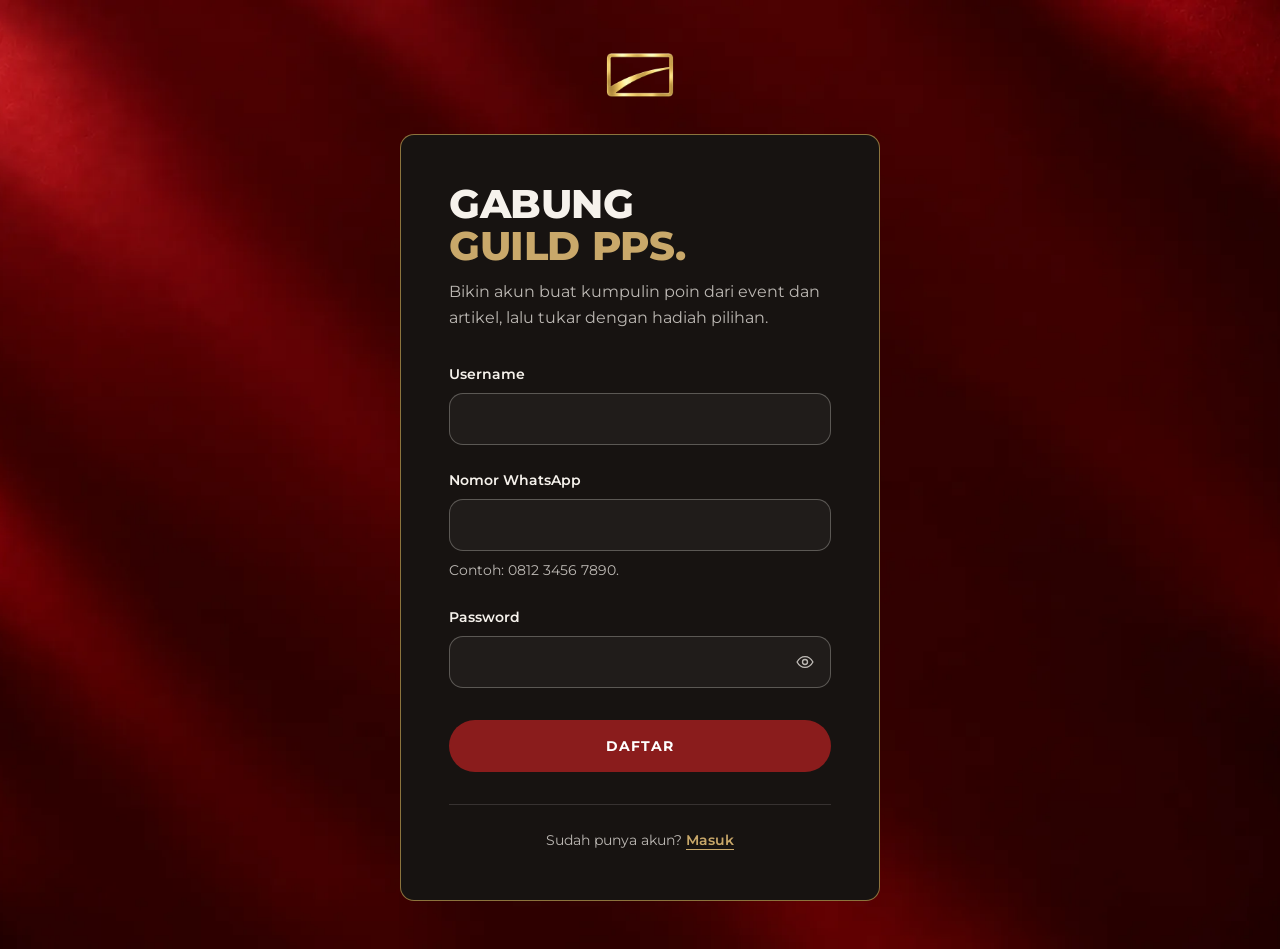
==== daftar/index.html @ b07f78b5 "Pria Punya Selera website: homepage and member pages Static HTML/CSS/JS site (no build step): - Home" ====
<!doctype html>
<html lang="id">
<head>
  <meta charset="utf-8">
  <meta name="viewport" content="width=device-width, initial-scale=1">
  <title>Daftar — Pria Punya Selera</title>
  <meta name="description" content="Gabung jadi member Pria Punya Selera dan mulai kumpulin poin.">
  <meta name="theme-color" content="#0b0a09">
  <link rel="icon" href="/assets/home/favicon/favicon-32.png" type="image/png" sizes="32x32">
  <link rel="icon" href="/assets/home/favicon/favicon-192.png" type="image/png" sizes="192x192">
  <link rel="apple-touch-icon" href="/assets/home/favicon/apple-touch-icon.png">

  <link rel="preconnect" href="https://fonts.googleapis.com">
  <link rel="preconnect" href="https://fonts.gstatic.com" crossorigin>
  <link rel="stylesheet" href="https://fonts.googleapis.com/css2?family=Montserrat:wght@400..800&display=swap">

  <link rel="stylesheet" href="/css/tokens.css">
  <link rel="stylesheet" href="/css/main.css">
  <link rel="stylesheet" href="/css/pages.css">
  <script>document.documentElement.classList.add("js");</script>
  <meta name="pps-auth" content="guest">
  <script src="/js/auth-boot.js"></script>
  <script src="/js/app.js" type="module"></script>
</head>
<body>
  <main id="main" data-auth-page>
    <!-- Register. Prototype: any input signs in (js/auth.js); there is no account service yet. -->
    <section class="auth section--satin theme-dark" aria-labelledby="auth-title">
      <div class="container">
        <a class="auth__logo" href="/">
          <img src="/assets/home/logo.png" alt="Pria Punya Selera — Beranda" width="404" height="304">
        </a>
        <div class="auth__card surface panel">
          <h1 class="auth__title" id="auth-title">
            <span class="line">Gabung</span>
            <span class="line text-accent">Guild PPS.</span>
          </h1>
          <p class="auth__lead">Bikin akun buat kumpulin poin dari event dan artikel, lalu tukar dengan hadiah pilihan.</p>
          <p class="auth__notice" role="status" data-auth-reason hidden></p>

          <form class="form" data-auth-form="register" novalidate>
              <div class="field">
                <label class="field__label" for="username">Username</label>
                <input class="field__input" id="username" name="username" type="text" autocomplete="username" autocapitalize="none" spellcheck="false" maxlength="20" required aria-describedby="username-error">
                <p class="field__error" id="username-error" data-error-for="username"></p>
              </div>
              <div class="field">
                <label class="field__label" for="phone">Nomor WhatsApp</label>
                <input class="field__input" id="phone" name="phone" type="tel" autocomplete="tel" inputmode="tel" required aria-describedby="phone-hint phone-error">
                <p class="field__hint" id="phone-hint">Contoh: 0812 3456 7890.</p>
                <p class="field__error" id="phone-error" data-error-for="phone"></p>
              </div>
              <div class="field">
                <label class="field__label" for="password">Password</label>
                <div class="field__control">
                  <input class="field__input" id="password" name="password" type="password" autocomplete="new-password" required aria-describedby="password-error">
                  <button class="field__toggle" type="button" aria-controls="password" aria-pressed="false" aria-label="Tampilkan password" data-password-toggle><svg class="field__toggle-show" viewBox="0 0 24 24" aria-hidden="true"><path d="M2.5 12S6 5.5 12 5.5 21.5 12 21.5 12 18 18.5 12 18.5 2.5 12 2.5 12Z"/><circle cx="12" cy="12" r="3"/></svg><svg class="field__toggle-hide" viewBox="0 0 24 24" aria-hidden="true"><path d="M3 3l18 18M10.6 5.6A10 10 0 0 1 12 5.5c6 0 9.5 6.5 9.5 6.5a17 17 0 0 1-3 3.8M6.4 6.9A17 17 0 0 0 2.5 12S6 18.5 12 18.5a9.6 9.6 0 0 0 4.4-1.1M9.9 9.9a3 3 0 0 0 4.2 4.2"/></svg></button>
                </div>
                <p class="field__error" id="password-error" data-error-for="password"></p>
              </div>
            <div class="auth__actions">
              <button class="btn btn--primary" type="submit">Daftar</button>
            </div>
          </form>

          <p class="auth__switch">Sudah punya akun? <a class="text-link" href="/masuk/" data-auth-switch>Masuk</a></p>
        </div>
      </div>
    </section>
  </main>

</body>
</html>
---- css/tokens.css ----
/* ==========================================================================
   PPS design tokens
   Single source of truth for colour, type, spacing, layout and shape.
   ========================================================================== */

:root {
  /* ---- Colour: brand palette (derived from the section assets) ---- */
  --color-burgundy: #8a1c1c;
  --color-burgundy-hover: #a12424;
  --color-burgundy-active: #721616;
  --color-gold: #c9a86a;
  --color-logo-gold: #dab55b;        /* flat mean of the logo's gold */
  --color-logo-gold-hover: #e6c36b;
  --color-logo-gold-active: #c8a14a;
  --color-gold-stroke: rgb(218 181 91 / 0.6);  /* thin gold outlines */
  --color-cream: #f4eee7;
  --color-stone: #e5dacd;
  --color-charcoal: #171311;
  --color-ink: #0b0a09;
  --color-white: #ffffff;

  /* ---- Colour: text ---- */
  --color-text-on-dark: #f6f2ec;
  --color-text-on-dark-muted: rgb(246 242 236 / 0.74);
  --color-text-on-light: #161311;
  --color-text-on-light-muted: #4b423b;

  /* ---- Colour: lines ---- */
  --color-line-on-dark: rgb(246 242 236 / 0.14);
  --color-line-on-dark-strong: rgb(246 242 236 / 0.28);

  /* ---- Typography ---- */
  --font-sans: "Montserrat", system-ui, -apple-system, "Segoe UI", Roboto, sans-serif;

  --fw-regular: 400;
  --fw-medium: 500;
  --fw-semibold: 600;
  --fw-bold: 700;
  --fw-extrabold: 800;

  /* Type roles: size / line-height / tracking */
  --fs-display: clamp(2.25rem, 1.15rem + 4.4vw, 3.875rem);    /* hero headline, max 62px */
  --lh-display: 1;
  --ls-display: -0.015em;

  --fs-heading: clamp(2rem, 1.2rem + 2.8vw, 3.125rem);        /* section headings, max 50px */
  --lh-heading: 1.05;
  --ls-heading: -0.01em;

  --fs-lead: clamp(1.0625rem, 0.98rem + 0.4vw, 1.25rem);      /* hero supporting copy */
  --lh-lead: 1.55;

  --fs-description: clamp(1rem, 0.95rem + 0.25vw, 1.125rem);  /* section supporting copy */
  --lh-description: 1.6;

  --fs-card-title: clamp(1.125rem, 1.06rem + 0.25vw, 1.25rem);
  --lh-card-title: 1.3;

  --fs-meta: 0.8125rem;                                        /* card metadata (points) */
  --ls-meta: 0.14em;

  --fs-faq-question: clamp(1.0625rem, 1rem + 0.3vw, 1.25rem);
  --lh-faq-question: 1.4;
  --fs-faq-answer: 1rem;
  --lh-faq-answer: 1.7;

  --fs-nav: 0.875rem;
  --ls-nav: 0;

  --fs-button: 0.875rem;
  --ls-button: 0.08em;

  --fs-footer-link: 1rem;
  --fs-small: 0.875rem;
  --lh-body: 1.6;

  /* ---- Spacing scale (4px base) ---- */
  --space-1: 0.25rem;   /*   4 */
  --space-2: 0.5rem;    /*   8 */
  --space-3: 0.75rem;   /*  12 */
  --space-4: 1rem;      /*  16 */
  --space-5: 1.5rem;    /*  24 */
  --space-6: 2rem;      /*  32 */
  --space-7: 2.5rem;    /*  40 */
  --space-8: 3rem;      /*  48 */
  --space-9: 4rem;      /*  64 */
  --space-10: 5rem;     /*  80 */
  --space-11: 6rem;     /*  96 */
  --space-12: 8rem;     /* 128 */

  /* Semantic rhythm, reused by every section */
  --section-pad-y: clamp(var(--space-10), 3rem + 6vw, var(--space-12));
  --gap-heading-description: var(--space-5);
  --gap-description-actions: var(--space-6);
  --gap-header-content: clamp(var(--space-8), 2rem + 3vw, var(--space-9));
  --gap-grid: var(--space-5);

  /* ---- Layout ---- */
  --container-max: 80rem; /* 1280 */
  --page-gutter: clamp(1.25rem, 5vw, 4rem);
  --header-height: 5rem;

  /* ---- Shape ---- */
  --radius-card: 0.875rem;
  --radius-pill: 999px;

  /* ---- Controls ---- */
  --btn-height: 3.25rem;
  --btn-height-sm: 2.75rem;
  --btn-pad-x: var(--space-7);
  --btn-pad-x-sm: var(--space-5);
  --btn-min-width: 13.5rem;

  /* ---- Motion ---- */
  --ease-out: cubic-bezier(0.22, 1, 0.36, 1);
  --duration-fast: 180ms;
  --duration-base: 320ms;
}

@media (min-width: 64em) {
  :root {
    --header-height: 6rem;
  }
}

/* Section themes: each section opts in, components read these variables. */
.theme-dark {
  --text: var(--color-text-on-dark);
  --text-muted: var(--color-text-on-dark-muted);
  --accent: var(--color-gold);
  --line: var(--color-line-on-dark);
  --focus-ring: var(--color-gold);
  color: var(--text);
}

.theme-light {
  --text: var(--color-text-on-light);
  --text-muted: var(--color-text-on-light-muted);
  --accent: var(--color-burgundy);
  --line: rgb(22 19 17 / 0.12);
  --focus-ring: var(--color-burgundy);
  color: var(--text);
}
---- css/main.css ----
/* ==========================================================================
   PPS homepage styles. All values come from tokens.css.
   1. Base   2. Layout   3. Type   4. Buttons   5. Header   6. Hero
   7. Showcase   8. FAQ   9. CTA   10. Footer   11. Motion preferences
   ========================================================================== */

/* 1. Base ------------------------------------------------------------------ */

*,
*::before,
*::after {
  box-sizing: border-box;
}

html {
  -webkit-text-size-adjust: 100%;
  text-size-adjust: 100%;
  scroll-padding-top: var(--header-height); /* anchors clear the fixed header */
}

@media (prefers-reduced-motion: no-preference) {
  html {
    scroll-behavior: smooth;
    interpolate-size: allow-keywords;
  }
}

body {
  margin: 0;
  font-family: var(--font-sans);
  font-size: 1rem;
  line-height: var(--lh-body);
  color: var(--color-text-on-dark);
  background-color: var(--color-ink);
  -webkit-font-smoothing: antialiased;
  -moz-osx-font-smoothing: grayscale;
}

img {
  display: block;
  max-width: 100%;
}

a {
  color: inherit;
}

button {
  font: inherit;
}

:focus-visible {
  outline: 2px solid var(--focus-ring, var(--color-gold));
  outline-offset: 3px;
}

/* 2. Layout ---------------------------------------------------------------- */

.container {
  width: min(100% - 2 * var(--page-gutter), var(--container-max));
  margin-inline: auto;
}

.section {
  padding-block: var(--section-pad-y);
}

.section-header {
  margin-bottom: var(--gap-header-content);
}

.section-header--center {
  max-width: 52rem;
  margin-inline: auto;
  text-align: center;
}

.section-header--center .description {
  margin-inline: auto;
}

/* Heading on the left, supporting copy + action on the right content edge. */
.split {
  display: grid;
  gap: var(--space-6);
}

@media (min-width: 80em) {
  .split {
    grid-template-columns: minmax(0, 1fr) minmax(0, 20rem);
    column-gap: var(--space-8);
    align-items: end;
  }
}

.skip-link {
  position: absolute;
  top: var(--space-4);
  left: var(--space-4);
  z-index: 100;
  padding: var(--space-3) var(--space-5);
  border-radius: var(--radius-pill);
  background-color: var(--color-white);
  color: var(--color-ink);
  font-size: var(--fs-small);
  font-weight: var(--fw-bold);
  text-decoration: none;
  transform: translateY(-200%);
}

.skip-link:focus {
  transform: none;
}

.visually-hidden {
  position: absolute;
  width: 1px;
  height: 1px;
  overflow: hidden;
  clip: rect(0 0 0 0);
  white-space: nowrap;
}

/* 3. Type ------------------------------------------------------------------ */

.display,
.heading {
  margin: 0;
  font-weight: var(--fw-extrabold);
  text-transform: uppercase;
  text-wrap: balance;
}

.display {
  font-size: var(--fs-display);
  line-height: var(--lh-display);
  letter-spacing: var(--ls-display);
}

.heading {
  font-size: var(--fs-heading);
  line-height: var(--lh-heading);
  letter-spacing: var(--ls-heading);
}

.line {
  display: block;
}

.text-accent {
  color: var(--accent);
}

.lead,
.description {
  margin: 0;
  text-wrap: pretty;
}

.lead {
  max-width: 30em;
  font-size: var(--fs-lead);
  line-height: var(--lh-lead);
  color: var(--text);
}

.description {
  max-width: 34em;
  font-size: var(--fs-description);
  line-height: var(--lh-description);
  color: var(--text-muted);
}

.display + .lead,
.heading + .description {
  margin-top: var(--gap-heading-description);
}

/* 4. Buttons --------------------------------------------------------------- */

.btn {
  display: inline-flex;
  align-items: center;
  justify-content: center;
  min-width: var(--btn-min-width);
  min-height: var(--btn-height);
  padding: 0 var(--btn-pad-x);
  border: 1px solid transparent;
  border-radius: var(--radius-pill);
  font-family: inherit;
  font-size: var(--fs-button);
  font-weight: var(--fw-bold);
  line-height: 1;
  letter-spacing: var(--ls-button);
  text-transform: uppercase;
  text-decoration: none;
  white-space: nowrap;
  cursor: pointer;
  transition:
    background-color var(--duration-fast) ease,
    border-color var(--duration-fast) ease,
    color var(--duration-fast) ease,
    transform var(--duration-fast) ease;
}

.btn:active {
  transform: translateY(1px);
}

.btn:disabled,
.btn[aria-disabled="true"] {
  opacity: 0.45;
  pointer-events: none;
}

.btn--primary {
  background-color: var(--color-burgundy);
  color: var(--color-white);
}

.btn--primary:hover {
  background-color: var(--color-burgundy-hover);
}

.btn--primary:active {
  background-color: var(--color-burgundy-active);
}

/* Secondary: logo-gold outline with white text; fills flat gold on hover. */
.btn--secondary {
  border-color: var(--color-logo-gold);
  background-color: transparent;
  color: var(--color-white);
}

.btn--secondary:hover {
  border-color: var(--color-logo-gold);
  background-color: var(--color-logo-gold);
  color: var(--color-ink);
}

.btn--secondary:active {
  border-color: var(--color-logo-gold-active);
  background-color: var(--color-logo-gold-active);
  color: var(--color-ink);
}

.btn--sm {
  min-width: 0;
  min-height: var(--btn-height-sm);
  padding-inline: var(--btn-pad-x-sm);
}

.actions {
  display: flex;
  flex-wrap: wrap;
  gap: var(--space-4);
  margin-top: var(--gap-description-actions);
}

/* Side-by-side buttons share one width: equal columns sized to the widest. */
@media (min-width: 40em) {
  .actions {
    display: grid;
    grid-auto-columns: 1fr;
    grid-auto-flow: column;
    width: max-content;
  }
}

@media (max-width: 39.99em) {
  .actions {
    flex-direction: column;
    align-items: stretch;
  }

  .actions .btn {
    width: 100%;
    min-width: 0;
  }
}

/* 5. Header ---------------------------------------------------------------- */

/* Fixed header with a glass bar behind its content. At the top of the page
   there is no bar: the nav floats over the hero. As the page scrolls the bar
   fades in (fully visible by a quarter of the way) and, on desktop, widens
   from the nav to the page edges: js/main.js sets --p (0 → 1) and --nav-w
   (nav list width; first set by the inline script after the header, before
   first paint). */
.site-header {
  --p: 0;
  --nav-w: 0px;
  --bar-h: 3.5rem;
  --bar-pad: clamp(0.75rem, 2vw, 1.75rem);   /* bar edge → logo / Masuk */
  /* Pill edge → first / last link pill: matches the vertical inset,
     (3.75rem bar − 2.75rem link) / 2. */
  --bar-pad-nav: var(--space-2);
  /* Inset of the expanded bar: the page container edge minus --bar-pad. */
  --bar-end: calc((100% - min(100% - 2 * var(--page-gutter), var(--container-max))) / 2 - var(--bar-pad));
  position: fixed;
  inset: 0 0 auto;
  z-index: 10;
}

/* Without JS the nav can't be measured, so show the expanded bar. Pages that
   start on a light section (no dark hero) always show it (js/main.js too). */
html:not(.js) .site-header,
.site-header[data-header-solid] {
  --p: 1;
}

/* z-index -1 keeps the bar behind the content inside the header's own stacking
   context (the fixed header with z-index creates one). */
.site-header__bar {
  position: absolute;
  z-index: -1;
  top: calc((var(--header-height) - var(--bar-h)) / 2);
  left: var(--bar-end);
  right: var(--bar-end);
  height: var(--bar-h);
  border: 1px solid var(--color-gold-stroke);
  border-radius: var(--radius-pill);
  background-color: rgb(11 10 9 / 0.72);
  -webkit-backdrop-filter: blur(18px) saturate(140%);
  backdrop-filter: blur(18px) saturate(140%);
  box-shadow: 0 10px 30px -12px rgb(0 0 0 / 0.45);
  opacity: min(1, var(--p) * 4);
}

/* The open mobile menu always sits on the bar. */
.site-header.is-open .site-header__bar {
  opacity: 1;
}

@media (min-width: 64em) {
  .site-header {
    --bar-h: 3.75rem;
    --bar-start: calc((100% - var(--nav-w)) / 2 - var(--bar-pad-nav));
  }

  .site-header__bar {
    left: calc(var(--bar-start) + (var(--bar-end) - var(--bar-start)) * var(--p));
    right: calc(var(--bar-start) + (var(--bar-end) - var(--bar-start)) * var(--p));
  }
}

.site-header__inner {
  display: flex;
  align-items: center;
  gap: var(--space-3);
  height: var(--header-height);
}

.site-header__brand {
  flex: none;
  margin-right: auto;
}

/* Bar order on small screens: logo … Masuk, menu toggle. */
.site-header__login {
  order: 1;
}

/* Expanded bar: MASUK becomes a flat logo-gold button with black text. */
.site-header.is-expanded .site-header__login {
  border-color: var(--color-logo-gold);
  background-color: var(--color-logo-gold);
  color: var(--color-ink);
}

.site-header.is-expanded .site-header__login:hover {
  border-color: var(--color-logo-gold-hover);
  background-color: var(--color-logo-gold-hover);
}

/* Signed-in account area, in place of MASUK (html[data-auth="in"] is set
   before first paint by js/auth-boot.js). The points link is always an
   outline; the profile button fills gold once the bar has expanded, like
   MASUK. */
.site-header__account {
  display: none;
  align-items: center;
  gap: var(--space-3);
  order: 1;
}

:root[data-auth="in"] .site-header__login {
  display: none;
}

:root[data-auth="in"] .site-header__account,
.site-header__account--static {
  display: flex;
}

/* Guest-only content (homepage "Gabung Sekarang" + CTA section). */
:root[data-auth="in"] .guest-only {
  display: none;
}

/* Signed in, "Lihat Hadiah" is the hero's only action, so it takes the
   primary style (same values as .btn--primary). */
:root[data-auth="in"] .hero__rewards {
  border-color: transparent;
  background-color: var(--color-burgundy);
  color: var(--color-white);
}

:root[data-auth="in"] .hero__rewards:hover {
  background-color: var(--color-burgundy-hover);
}

:root[data-auth="in"] .hero__rewards:active {
  background-color: var(--color-burgundy-active);
}

.header-points {
  display: inline-flex;
  align-items: center;
  gap: var(--space-2);
  min-height: var(--btn-height-sm);
  padding-inline: var(--space-4) var(--space-5);
  border: 1px solid var(--color-logo-gold);
  border-radius: var(--radius-pill);
  background-color: transparent;
  color: var(--color-white);
  font-size: var(--fs-button);
  font-weight: var(--fw-bold);
  letter-spacing: var(--ls-button);
  line-height: 1;
  text-decoration: none;
  white-space: nowrap;
  transition: border-color var(--duration-fast) ease, color var(--duration-fast) ease;
}

.header-points:hover {
  border-color: var(--color-logo-gold-hover);
  color: var(--color-logo-gold);
}

.header-points img {
  width: 1.5rem;
  height: 1.5rem;
}

.header-profile {
  display: inline-grid;
  flex: none;
  place-items: center;
  width: var(--btn-height-sm);
  height: var(--btn-height-sm);
  border: 1px solid var(--color-logo-gold);
  border-radius: 50%;
  background-color: transparent;
  color: var(--color-white);
  transition: background-color var(--duration-fast) ease, border-color var(--duration-fast) ease, color var(--duration-fast) ease;
}

.header-profile svg {
  width: 1.25rem;
  height: 1.25rem;
  fill: none;
  stroke: currentColor;
  stroke-width: 1.6;
  stroke-linecap: round;
}

.header-profile:hover,
.site-header.is-expanded .header-profile {
  border-color: var(--color-logo-gold);
  background-color: var(--color-logo-gold);
  color: var(--color-ink);
}

.site-header.is-expanded .header-profile:hover {
  border-color: var(--color-logo-gold-hover);
  background-color: var(--color-logo-gold-hover);
}

.nav-toggle {
  order: 2;
}

/* Logo is sized by height only so the horizontal lockup keeps its aspect ratio. */
.site-header__brand img,
.site-footer__logo img {
  width: auto;
  max-width: none;
}

.site-header__brand img {
  height: 2.55rem;
}

.site-nav__list {
  display: flex;
  margin: 0;
  padding: 0;
  list-style: none;
}

.site-nav__link {
  position: relative;
  display: block;
  font-size: var(--fs-nav);
  font-weight: var(--fw-medium);
  letter-spacing: var(--ls-nav);
  text-transform: uppercase;
  text-decoration: none;
}

.nav-toggle {
  display: inline-grid;
  place-items: center;
  width: var(--btn-height-sm);
  height: var(--btn-height-sm);
  padding: 0;
  border: 1px solid color-mix(in srgb, currentColor 55%, transparent);
  border-radius: 50%;
  background: transparent;
  color: var(--text);
  cursor: pointer;
  transition: background-color var(--duration-fast) ease, border-color var(--duration-fast) ease;
}

.nav-toggle:hover {
  border-color: currentColor;
  background-color: color-mix(in srgb, currentColor 10%, transparent);
}

.nav-toggle__icon,
.nav-toggle__icon::before,
.nav-toggle__icon::after {
  display: block;
  width: 1.125rem;
  height: 2px;
  border-radius: 1px;
  background-color: currentColor;
  transition: transform var(--duration-fast) ease, background-color var(--duration-fast) ease;
}

.nav-toggle__icon {
  position: relative;
}

.nav-toggle__icon::before,
.nav-toggle__icon::after {
  content: "";
  position: absolute;
  top: 0;
  left: 0;
}

/* Matching transform lists so the burger → close morph interpolates cleanly. */
.nav-toggle__icon::before {
  transform: translateY(-6px) rotate(0deg);
}

.nav-toggle__icon::after {
  transform: translateY(6px) rotate(0deg);
}

.nav-toggle[aria-expanded="true"] .nav-toggle__icon {
  background-color: transparent;
}

.nav-toggle[aria-expanded="true"] .nav-toggle__icon::before {
  transform: translateY(0) rotate(45deg);
}

.nav-toggle[aria-expanded="true"] .nav-toggle__icon::after {
  transform: translateY(0) rotate(-45deg);
}

/* Profile lives in the mobile menu (below); desktop keeps the round button. */
.site-nav__profile {
  display: none;
}

/* Mobile + tablet: collapsible panel under the header bar. */
@media (max-width: 63.99em) {
  /* Roomier scrolled bar: 12px above and below the 44px controls. */
  .site-header {
    --bar-h: 4.25rem;
  }

  .nav-toggle {
    border-color: var(--color-logo-gold);
  }

  .nav-toggle:hover {
    border-color: var(--color-logo-gold-hover);
  }

  /* No profile button here: Profile is a menu item instead, shown whenever the
     account area is (signed in, or the dummy Profile page). */
  .header-profile {
    display: none;
  }

  :root[data-auth="in"] .site-nav__profile,
  .site-header:has(.site-header__account--static) .site-nav__profile {
    display: list-item;
  }

  /* The panel uses the same glass + gold treatment and edges as the bar. */
  .js .site-nav {
    position: absolute;
    top: 100%;
    left: var(--bar-end);
    right: var(--bar-end);
    display: none;
    padding: var(--space-2) var(--space-5);
    border: 1px solid var(--color-gold-stroke);
    border-radius: 1.5rem;
    background-color: rgb(11 10 9 / 0.9);
    -webkit-backdrop-filter: blur(18px) saturate(140%);
    backdrop-filter: blur(18px) saturate(140%);
  }

  .js .site-nav__list li + li .site-nav__link {
    border-top: 1px solid var(--line);
  }

  .js .site-header.is-open .site-nav {
    display: block;
  }

  .js .site-nav__list {
    flex-direction: column;
  }

  .js .site-nav__link {
    padding-block: var(--space-4);
    font-size: 1rem;
  }

  /* Without JS the links stay visible as a wrapped row. */
  html:not(.js) .site-header__inner {
    flex-wrap: wrap;
    height: auto;
    padding-block: var(--space-4);
  }

  html:not(.js) .site-nav {
    order: 3;
    width: 100%;
  }

  html:not(.js) .site-nav__list {
    flex-wrap: wrap;
    gap: var(--space-2) var(--space-5);
  }

  html:not(.js) .nav-toggle {
    display: none;
  }
}

@media (min-width: 64em) {
  .site-header__inner {
    display: grid;
    grid-template-columns: 1fr auto 1fr;
  }

  .site-header__brand {
    justify-self: start;
  }

  .site-header__brand img {
    height: 3.4rem;
  }

  .site-header__login {
    justify-self: end;
  }

  .site-header__account {
    justify-self: end;
  }

  /* Each link is a pill that fills on hover; see --bar-pad-nav for the inset. */
  .site-nav__list {
    gap: var(--space-1);
  }

  .site-nav__link {
    display: flex;
    align-items: center;
    height: 2.75rem;
    padding-inline: var(--space-5);
    border-radius: var(--radius-pill);
    transition: background-color var(--duration-fast) ease;
  }

  .site-nav__link:hover,
  .site-nav__link:focus-visible {
    background-color: rgb(246 242 236 / 0.12);
  }

  .nav-toggle {
    display: none;
  }
}

/* 6. Hero ------------------------------------------------------------------ */

.hero {
  position: relative;
  isolation: isolate;
  display: flex;
  align-items: flex-end;
  min-height: clamp(40rem, 100vh, 67.5rem);
  min-height: clamp(40rem, 100svh, 67.5rem);
  padding-block: calc(var(--header-height) + var(--space-9)) clamp(var(--space-8), 1rem + 4vw, var(--space-10));
  overflow: hidden;
  background-color: var(--color-ink);
}

.hero__media {
  position: absolute;
  inset: 0;
  z-index: -1;
}

.hero__media img {
  width: 100%;
  height: 100%;
  object-fit: cover;
  object-position: 76% 40%;
}

/* Legibility scrims: header at the top, copy at the bottom-left. */
.hero__media::after {
  content: "";
  position: absolute;
  inset: 0;
  background:
    linear-gradient(180deg, rgb(11 10 9 / 0.6) 0%, rgb(11 10 9 / 0) 24%),
    linear-gradient(0deg, rgb(11 10 9 / 0.88) 0%, rgb(11 10 9 / 0.4) 38%, rgb(11 10 9 / 0) 62%),
    linear-gradient(90deg, rgb(11 10 9 / 0.5) 0%, rgb(11 10 9 / 0) 55%);
}

.hero__content {
  max-width: 46rem;
}

@media (min-width: 48em) {
  .hero__media img {
    object-position: 70% 50%;
  }
}

/* 7. Showcase -------------------------------------------------------------- */

.showcase {
  background-color: var(--color-cream);
  background-image: url("../assets/home/optimized/showcase-1920.webp");
  background-position: center;
  background-size: cover;
}

@media (min-width: 64em) {
  .showcase {
    background-image: url("../assets/home/optimized/showcase-2560.webp");
  }
}

.merch-grid {
  display: grid;
  grid-template-columns: repeat(2, minmax(0, 1fr));
  gap: var(--gap-grid);
  margin: 0;
  padding: 0;
  list-style: none;
}

@media (min-width: 64em) {
  .merch-grid {
    grid-template-columns: repeat(4, minmax(0, 1fr));
  }
}

/* Phones: a swipeable row that bleeds to the screen edges. */
@media (max-width: 39.99em) {
  .merch-grid {
    grid-template-columns: none;
    grid-auto-flow: column;
    grid-auto-columns: 74%;
    margin-inline: calc(-1 * var(--page-gutter));
    padding: 0 var(--page-gutter) var(--space-4);
    overflow-x: auto;
    overscroll-behavior-x: contain;
    scroll-snap-type: x mandatory;
    scroll-padding-inline: var(--page-gutter);
    scrollbar-width: none;
  }

  .merch-grid::-webkit-scrollbar {
    display: none;
  }

  .merch-card {
    scroll-snap-align: start;
  }
}

/* The square media box and the body still set the card's size; the photo is
   lifted out of the box to fill the whole card, with the text over its fade. */
.merch-card {
  position: relative;
  isolation: isolate;
  display: flex;
  flex-direction: column;
  overflow: hidden;
  border: 1px solid var(--color-gold-stroke);
  border-radius: var(--radius-card);
  background-color: var(--color-charcoal);
  box-shadow:
    0 1px 2px rgb(22 19 17 / 0.06),
    0 18px 40px -24px rgb(22 19 17 / 0.4);
}

.merch-card__media {
  aspect-ratio: 1;
}

.merch-card__media img {
  position: absolute;
  inset: 0;
  z-index: -2;
  width: 100%;
  height: 100%;
  object-fit: cover;
}

/* Readability fade, bottom of the image only. */
.merch-card::after {
  content: "";
  position: absolute;
  inset: 45% 0 0;
  z-index: -1;
  background: linear-gradient(180deg, rgb(11 10 9 / 0) 0%, rgb(11 10 9 / 0.55) 55%, rgb(11 10 9 / 0.82) 100%);
}

.merch-card__body {
  display: flex;
  flex-direction: column;
  gap: var(--space-2);
  padding: var(--space-5);
}

.merch-card__title {
  margin: 0;
  font-size: var(--fs-card-title);
  font-weight: var(--fw-bold);
  line-height: var(--lh-card-title);
  color: var(--color-white);
}

.merch-card__points {
  margin: 0;
  font-size: var(--fs-meta);
  font-weight: var(--fw-semibold);
  letter-spacing: var(--ls-meta);
  text-transform: uppercase;
  color: var(--color-logo-gold);
}

/* Clickable merch cards (homepage, Loyalty): the title link covers the card. */
.merch-card__link {
  color: inherit;
  text-decoration: none;
}

.merch-card__link::before {
  content: "";
  position: absolute;
  inset: 0;
}

.merch-card:has(.merch-card__link:focus-visible) {
  outline: 2px solid var(--focus-ring);
  outline-offset: 4px;
}

.merch-card__link:focus-visible {
  outline: none;
}

/* 8. FAQ ------------------------------------------------------------------- */

.faq {
  --faq-pad-x: clamp(var(--space-5), 3vw, var(--space-6));
  background-color: #2a0505;
  background-image: url("../assets/home/optimized/faq-1280.webp");
  background-position: center;
  background-size: cover;
}

@media (min-width: 40em) {
  .faq {
    background-image: url("../assets/home/optimized/faq-1920.webp");
  }
}

@media (min-width: 90em) {
  .faq {
    background-image: url("../assets/home/optimized/faq-2560.webp");
  }
}

.faq__list {
  display: grid;
  gap: var(--space-4);
  max-width: 55rem;
  margin-inline: auto;
}

.faq-item {
  border: 1px solid var(--color-line-on-dark-strong);
  border-radius: var(--radius-card);
  background-color: rgb(11 10 9 / 0.22);
  transition: border-color var(--duration-fast) ease, background-color var(--duration-fast) ease;
}

.faq-item:hover,
.faq-item[open] {
  border-color: color-mix(in srgb, var(--accent) 60%, transparent);
}

.faq-item[open] {
  background-color: rgb(11 10 9 / 0.32);
}

.faq-item__summary {
  display: flex;
  align-items: center;
  justify-content: space-between;
  gap: var(--space-5);
  padding: var(--space-5) var(--faq-pad-x);
  border-radius: var(--radius-card);
  list-style: none;
  cursor: pointer;
}

.faq-item__summary::-webkit-details-marker {
  display: none;
}

.faq-item__question {
  font-size: var(--fs-faq-question);
  font-weight: var(--fw-bold);
  line-height: var(--lh-faq-question);
}

.faq-item__icon {
  position: relative;
  flex: none;
  width: 2rem;
  height: 2rem;
  border: 1.5px solid currentColor;
  border-radius: 50%;
  color: var(--accent);
}

.faq-item__icon::before,
.faq-item__icon::after {
  content: "";
  position: absolute;
  top: 50%;
  left: 50%;
  width: 0.75rem;
  height: 1.5px;
  background-color: currentColor;
  transform: translate(-50%, -50%);
  transition: transform var(--duration-base) var(--ease-out);
}

.faq-item__icon::after {
  transform: translate(-50%, -50%) rotate(90deg);
}

.faq-item[open] .faq-item__icon::after {
  transform: translate(-50%, -50%) rotate(0deg);
}

.faq-item__answer {
  padding: 0 var(--faq-pad-x) var(--space-6);
}

.faq-item__answer p {
  max-width: 62ch;
  margin: 0;
  font-size: var(--fs-faq-answer);
  line-height: var(--lh-faq-answer);
  color: var(--text-muted);
}

/* Smooth open/close where ::details-content is supported; instant elsewhere. */
@supports selector(::details-content) {
  .faq-item::details-content {
    block-size: 0;
    overflow: clip;
    transition:
      block-size var(--duration-base) var(--ease-out),
      content-visibility var(--duration-base) allow-discrete;
  }

  .faq-item[open]::details-content {
    block-size: auto;
  }
}

/* 9. CTA ------------------------------------------------------------------- */

/* Set --cta-image to url("../assets/home/optimized/cta-2560.webp") once the
   CTA background is supplied; the top layer fades it into the footer. */
.cta {
  --cta-image: none;
  padding-bottom: clamp(var(--space-9), 5vw, var(--space-10));
  background-color: var(--color-ink);
  background-image:
    linear-gradient(180deg, rgb(11 10 9 / 0) 45%, var(--color-ink) 100%),
    var(--cta-image),
    linear-gradient(180deg, var(--color-charcoal) 0%, var(--color-ink) 100%);
  background-position: center;
  background-size: cover;
}

/* Two-column CTA: copy column sizes to its two designed lines, right-aligned,
   with the button on the same right edge as the footer below. */
@media (min-width: 80em) {
  /* The designed lines need ~737px at 50px; a 40px gap keeps them whole at 1280. */
  .cta .split {
    grid-template-columns: minmax(0, 1fr) auto;
    column-gap: var(--space-7);
    align-items: center;
  }

  .cta .heading .line {
    white-space: nowrap;
  }

  .cta__aside {
    text-align: right;
  }

  .cta__aside .description {
    max-width: none;
  }

  .cta__aside .actions {
    margin-left: auto;
  }
}

@media (max-width: 39.99em) {
  .cta__aside .description br {
    display: none;
  }
}

/* 10. Footer --------------------------------------------------------------- */

/* Full-bleed top stroke, so it meets the section above edge to edge. */
.site-footer {
  border-top: 1px solid var(--line);
  background-color: var(--color-ink);
}

.site-footer__main {
  display: grid;
  gap: var(--space-8);
  padding-block: clamp(var(--space-9), 6vw, var(--space-11)) var(--space-9);
}

@media (min-width: 64em) {
  /* Brand left; link grid sized to its content on the right edge, centred
     against the brand block. */
  .site-footer__main {
    grid-template-columns: minmax(0, 1fr) auto;
    column-gap: var(--space-9);
    align-items: center;
  }
}

.site-footer__logo {
  display: inline-block;
}

.site-footer__logo img {
  height: 4rem;
}

.site-footer__name {
  margin: var(--space-4) 0 0;
  font-size: 1.125rem;
  font-weight: var(--fw-bold);
  line-height: 1.4;
}

.site-footer__desc {
  max-width: 30rem;
  margin: var(--space-2) 0 0;
  color: var(--text-muted);
}

/* Two-line break on wider screens; text flows freely on phones. */
@media (max-width: 39.99em) {
  .site-footer__desc br {
    display: none;
  }
}

.site-footer__links {
  display: grid;
  grid-template-columns: repeat(3, max-content);
  gap: var(--space-5) var(--space-6);
  margin: 0;
  padding: 0;
  list-style: none;
}

/* Three equal columns from tablet up: a compact block when stacked; on desktop
   fixed 8rem columns on an even pitch (214px at 1440), the last ending on the
   container edge. */
@media (min-width: 40em) {
  .site-footer__links {
    grid-template-columns: repeat(3, minmax(0, 1fr));
    max-width: 34rem;
  }
}

@media (min-width: 64em) {
  .site-footer__links {
    grid-template-columns: repeat(3, 8rem);
    column-gap: clamp(var(--space-8), 6vw, 5.375rem);
    max-width: none;
  }

  /* Optical centring: the logo PNG carries transparent padding at the top, so
     centre the links on the visible brand block rather than its box. */
  .site-footer__main nav {
    margin-top: var(--space-3);
  }
}

.site-footer__links a,
.site-footer__legal a {
  text-decoration: none;
  transition: color var(--duration-fast) ease;
}

.site-footer__links a {
  font-size: var(--fs-footer-link);
  font-weight: var(--fw-medium);
}

.site-footer__links a:hover,
.site-footer__legal a:hover {
  color: var(--accent);
}

.site-footer__bottom {
  display: flex;
  flex-wrap: wrap;
  align-items: center;
  justify-content: space-between;
  gap: var(--space-3) var(--space-6);
  padding-block: var(--space-6) var(--space-8);
  border-top: 1px solid var(--line);
  font-size: var(--fs-small);
  color: var(--text-muted);
}

.site-footer__copyright {
  margin: 0;
}

.site-footer__legal {
  display: flex;
  align-items: center;
  margin: 0;
  padding: 0;
  list-style: none;
}

.site-footer__legal li + li::before {
  content: "";
  display: inline-block;
  width: 1px;
  height: 1em;
  margin-inline: var(--space-4);
  vertical-align: -0.125em;
  background-color: var(--color-line-on-dark-strong);
}

/* 11. Motion preferences --------------------------------------------------- */

@media (prefers-reduced-motion: reduce) {
  *,
  *::before,
  *::after {
    transition-duration: 0.01ms !important;
  }
}
---- css/pages.css ----
/* ==========================================================================
   PPS inner pages. Loaded after tokens.css + main.css on every page except
   the homepage; adds components only and never restyles main.css classes.
   1. Shared   2. Page hero   3. Controls   4. Event   5. Article
   6. Loyalty   7. Pass ticket   8. Shop   9. Profile
   ========================================================================== */

:root {
  --color-error: #f19c9c;            /* form errors on dark surfaces */
  --fs-title-sm: clamp(1.5rem, 1.15rem + 1.2vw, 2.25rem);   /* panel / article titles */
}

/* 1. Shared ---------------------------------------------------------------- */

/* Components below set display; keep the hidden attribute authoritative. */
[hidden] {
  display: none !important;
}

.section--cream {
  background-color: var(--color-cream);
}

/* Back-to-back cream sections share one gap instead of doubling it. The 1px
   overlap stops a sub-pixel seam (the ink body showing through) at the join. */
.section--cream + .section--cream {
  margin-top: -1px;
  padding-top: 1px;
}

/* Red satin texture from the homepage FAQ. */
.section--satin {
  background: #2a0505 url("/assets/home/optimized/faq-1920.webp") center / cover no-repeat;
}

.breadcrumb {
  display: flex;
  flex-wrap: wrap;
  gap: var(--space-2);
  margin: 0 0 var(--space-5);
  padding: 0;
  list-style: none;
  font-size: var(--fs-small);
  color: var(--text-muted);
}

.breadcrumb li + li::before {
  content: "/";
  margin-right: var(--space-2);
  color: var(--color-gold-stroke);
}

.breadcrumb a {
  color: var(--text);
  text-decoration: none;
  transition: color var(--duration-fast) ease;
}

.breadcrumb a:hover {
  color: var(--color-logo-gold);
}

/* Current page in the header nav: gold text only, no hover pill. */
.site-nav__link[aria-current="page"],
.site-nav__link[aria-current="page"]:hover {
  color: var(--color-logo-gold);
  background-color: transparent;
}

/* Dark card with the site's thin gold stroke. Always dark-themed, so it can
   sit on cream sections too. */
.surface {
  --text: var(--color-text-on-dark);
  --text-muted: var(--color-text-on-dark-muted);
  --accent: var(--color-gold);
  --line: var(--color-line-on-dark);
  --focus-ring: var(--color-gold);
  border: 1px solid var(--color-gold-stroke);
  border-radius: var(--radius-card);
  background-color: var(--color-charcoal);
  color: var(--text);
}

.panel {
  padding: clamp(var(--space-5), 3vw, var(--space-6));
}

.panel__title {
  margin: 0 0 var(--space-5);
  font-size: var(--fs-card-title);
  font-weight: var(--fw-extrabold);
  line-height: var(--lh-card-title);
  text-transform: uppercase;
}

.panel__empty {
  margin: 0;
  padding-block: var(--space-4);
  font-size: var(--fs-small);
  color: var(--text-muted);
  list-style: none;
}

.meta {
  margin: 0;
  font-size: var(--fs-meta);
  font-weight: var(--fw-semibold);
  letter-spacing: var(--ls-meta);
  text-transform: uppercase;
  color: var(--accent);
}

.status {
  min-height: 1.6em;
  margin: var(--space-3) 0 0;
  font-size: var(--fs-small);
  color: var(--color-logo-gold);
}

.link-button {
  padding: 0;
  border: 0;
  background: none;
  font-size: var(--fs-small);
  color: var(--text-muted);
  text-decoration: underline;
  text-underline-offset: 3px;
  cursor: pointer;
  transition: color var(--duration-fast) ease;
}

.link-button:hover {
  color: var(--accent);
}

.text-link {
  font-weight: var(--fw-semibold);
  color: var(--accent);
  text-underline-offset: 4px;
}

/* 2. Page hero ------------------------------------------------------------- */

.page-hero {
  position: relative;
  isolation: isolate;
  display: flex;
  align-items: flex-end;
  min-height: clamp(32rem, 72vh, 42rem);
  min-height: clamp(32rem, 72svh, 42rem);
  padding-block: calc(var(--header-height) + var(--space-9)) clamp(var(--space-8), 1rem + 4vw, var(--space-10));
  overflow: hidden;
  background: linear-gradient(180deg, var(--color-charcoal) 0%, var(--color-ink) 100%);
}

.page-hero > .container {
  position: relative;
}

.page-hero__content {
  max-width: 46rem;
}

/* Shorter hero for app-like pages (shops, profile). */
.page-hero--compact {
  min-height: 0;
  padding-top: calc(var(--header-height) + var(--space-10));
}

/* Event hero: wide motion-blur photo (reuses .hero__media) with the copy in
   the bottom-left corner, over the blur. Scrims are weighted to where the copy
   sits; the image keeps the laughing guest in frame on narrow screens. */
.page-hero--event .hero__media img {
  object-position: 62% 50%;
}

.page-hero--event .hero__media::after {
  background:
    linear-gradient(180deg, rgb(11 10 9 / 0.55) 0%, rgb(11 10 9 / 0) 22%),
    linear-gradient(0deg, rgb(11 10 9 / 0.85) 0%, rgb(11 10 9 / 0.35) 40%, rgb(11 10 9 / 0) 65%);
}

@media (min-width: 64em) {
  .page-hero--event .hero__media::after {
    background:
      linear-gradient(180deg, rgb(11 10 9 / 0.55) 0%, rgb(11 10 9 / 0) 22%),
      linear-gradient(0deg, rgb(11 10 9 / 0.8) 0%, rgb(11 10 9 / 0.25) 45%, rgb(11 10 9 / 0) 70%),
      linear-gradient(90deg, rgb(11 10 9 / 0.6) 0%, rgb(11 10 9 / 0) 55%);
  }

  .page-hero--event .page-hero__content {
    max-width: 44rem;
  }

  /* Two lines at this width. */
  .page-hero--event .lead {
    max-width: none;
  }
}

/* Artikel hero: same height as the Event hero, photo behind (reuses
   .hero__media), copy in the bottom-left over the dark motion blur. The focal
   point keeps the open magazine in frame; scrims weight to the bottom-left. */
.page-hero--artikel .hero__media img {
  object-position: 68% 62%;
}

.page-hero--artikel .hero__media::after {
  background:
    linear-gradient(180deg, rgb(11 10 9 / 0.55) 0%, rgb(11 10 9 / 0) 24%),
    linear-gradient(0deg, rgb(11 10 9 / 0.85) 0%, rgb(11 10 9 / 0.35) 45%, rgb(11 10 9 / 0) 70%);
}

@media (min-width: 64em) {
  .page-hero--artikel .hero__media::after {
    background:
      linear-gradient(180deg, rgb(11 10 9 / 0.55) 0%, rgb(11 10 9 / 0) 24%),
      linear-gradient(0deg, rgb(11 10 9 / 0.75) 0%, rgb(11 10 9 / 0.2) 45%, rgb(11 10 9 / 0) 70%),
      linear-gradient(90deg, rgb(11 10 9 / 0.6) 0%, rgb(11 10 9 / 0) 50%);
  }
}

/* Loyalty hero: same height as Event/Artikel, photo behind (reuses
   .hero__media), copy in the bottom-left over the blurred red foreground. The
   focal point keeps the man with the record in frame on narrow screens. */
.page-hero--loyalty .hero__media img {
  object-position: 78% 45%;
}

.page-hero--loyalty .hero__media::after {
  background:
    linear-gradient(180deg, rgb(11 10 9 / 0.55) 0%, rgb(11 10 9 / 0) 24%),
    linear-gradient(0deg, rgb(11 10 9 / 0.85) 0%, rgb(11 10 9 / 0.35) 45%, rgb(11 10 9 / 0) 70%);
}

@media (min-width: 64em) {
  .page-hero--loyalty .hero__media::after {
    background:
      linear-gradient(180deg, rgb(11 10 9 / 0.55) 0%, rgb(11 10 9 / 0) 24%),
      linear-gradient(0deg, rgb(11 10 9 / 0.75) 0%, rgb(11 10 9 / 0.2) 45%, rgb(11 10 9 / 0) 70%),
      linear-gradient(90deg, rgb(11 10 9 / 0.6) 0%, rgb(11 10 9 / 0) 50%);
  }
}

/* Two columns: copy left, visual right (shop banners). Stacked below 1280px,
   where the 62px headline needs the full width. */
.hero-split {
  display: grid;
  gap: var(--space-8);
}

.hero-split > :last-child {
  max-width: 24rem;
}

@media (min-width: 80em) {
  .hero-split {
    grid-template-columns: minmax(0, 1fr) minmax(0, 22rem);
    column-gap: var(--space-9);
    align-items: end;
  }

  .hero-split > :last-child {
    max-width: none;
  }
}

.points-pill {
  display: inline-flex;
  align-items: baseline;
  gap: var(--space-2);
  margin-top: var(--space-6);
  padding: var(--space-3) var(--space-5);
  border: 1px solid var(--color-gold-stroke);
  border-radius: var(--radius-pill);
  background-color: rgb(11 10 9 / 0.4);
  font-size: var(--fs-small);
  color: var(--text-muted);
}

.points-pill strong {
  font-size: 1.125rem;
  font-weight: var(--fw-extrabold);
  color: var(--color-logo-gold);
}

/* 3. Controls -------------------------------------------------------------- */

.chip-group {
  display: flex;
  flex-wrap: wrap;
  gap: var(--space-3);
  margin: 0;
  padding: 0;
  list-style: none;
}

.chip {
  min-height: 2.5rem;
  padding: 0 var(--space-5);
  border: 1px solid color-mix(in srgb, var(--text) 25%, transparent);
  border-radius: var(--radius-pill);
  background: transparent;
  color: var(--text);
  font-size: var(--fs-small);
  font-weight: var(--fw-semibold);
  cursor: pointer;
  transition: background-color var(--duration-fast) ease, border-color var(--duration-fast) ease, color var(--duration-fast) ease;
}

.chip:hover {
  border-color: var(--text);
}

.chip[aria-pressed="true"] {
  border-color: var(--color-logo-gold);
  background-color: var(--color-logo-gold);
  color: var(--color-ink);
}

.qty {
  display: inline-flex;
  align-items: center;
  height: var(--btn-height);
  border: 1px solid var(--color-line-on-dark-strong);
  border-radius: var(--radius-pill);
}

.qty__btn {
  width: 2.75rem;
  height: 100%;
  padding: 0;
  border: 0;
  border-radius: var(--radius-pill);
  background: none;
  color: var(--text);
  font-size: 1.25rem;
  line-height: 1;
  cursor: pointer;
  transition: color var(--duration-fast) ease;
}

.qty__btn:hover:not(:disabled) {
  color: var(--color-logo-gold);
}

.qty__btn:disabled {
  opacity: 0.35;
  cursor: not-allowed;
}

.qty__value {
  min-width: 1.75rem;
  font-weight: var(--fw-bold);
  text-align: center;
}

.specs {
  display: grid;
  margin: var(--space-5) 0 0;
}

.specs div {
  display: flex;
  justify-content: space-between;
  gap: var(--space-4);
  padding-block: var(--space-3);
  border-bottom: 1px solid var(--line);
  font-size: var(--fs-small);
}

.specs dt {
  color: var(--text-muted);
}

.specs dd {
  margin: 0;
  font-weight: var(--fw-semibold);
  text-align: right;
}

/* 4. Event ----------------------------------------------------------------- */

.events__toolbar {
  display: flex;
  flex-wrap: wrap;
  align-items: center;
  justify-content: space-between;
  gap: var(--space-4) var(--space-6);
  margin-bottom: var(--space-6);
}

.events__count {
  margin: 0;
  font-size: var(--fs-small);
  color: var(--text-muted);
}

/* Event cards: full-bleed photo, badges on top, details over a bottom fade.
   3 columns from 1200px, 2 from 640px, 1 below; every card shares one aspect
   ratio so heights match. */
.event-list {
  display: grid;
  gap: var(--space-5);
  margin: 0;
  padding: 0;
  list-style: none;
}

@media (min-width: 40em) {
  .event-list {
    grid-template-columns: repeat(2, minmax(0, 1fr));
  }
}

@media (min-width: 75em) {
  .event-list {
    grid-template-columns: repeat(3, minmax(0, 1fr));
  }
}

.event-card {
  --card-pad: clamp(1.25rem, 1rem + 0.5vw, 1.5rem);
  position: relative;
  isolation: isolate;
  display: flex;
  flex-direction: column;
  justify-content: space-between;
  aspect-ratio: 4 / 5;
  overflow: hidden;
  border: 1px solid var(--color-gold-stroke);
  border-radius: var(--radius-card);
  background-color: var(--color-charcoal);
  color: var(--color-text-on-dark);
  box-shadow: 0 18px 40px -24px rgb(22 19 17 / 0.45);
}

.event-card__img {
  position: absolute;
  inset: 0;
  z-index: -3;
  width: 100%;
  height: 100%;
  object-fit: cover;
  object-position: var(--focus, center);
}

/* Soft blur behind the details, fading out upward. */
.event-card::before {
  content: "";
  position: absolute;
  inset: 50% 0 0;
  z-index: -2;
  -webkit-backdrop-filter: blur(6px);
  backdrop-filter: blur(6px);
  -webkit-mask-image: linear-gradient(0deg, #000 35%, transparent 100%);
  mask-image: linear-gradient(0deg, #000 35%, transparent 100%);
}

/* Readability gradient: dark at the bottom, clear through the middle, and a
   light top band behind the badges. */
.event-card::after {
  content: "";
  position: absolute;
  inset: 0;
  z-index: -1;
  background:
    linear-gradient(0deg, rgb(11 10 9 / 0.92) 0%, rgb(11 10 9 / 0.78) 30%, rgb(11 10 9 / 0.4) 50%, rgb(11 10 9 / 0) 70%),
    linear-gradient(180deg, rgb(11 10 9 / 0.35) 0%, rgb(11 10 9 / 0) 22%);
}

.event-card__top {
  display: flex;
  align-items: flex-start;
  justify-content: space-between;
  gap: var(--space-3);
  padding: var(--card-pad) var(--card-pad) 0;
}

.event-card__date,
.event-card__category {
  margin: 0;
  border: 1px solid var(--color-gold-stroke);
  background-color: rgb(11 10 9 / 0.5);
  -webkit-backdrop-filter: blur(8px);
  backdrop-filter: blur(8px);
  color: var(--color-white);
}

.event-card__date {
  display: grid;
  justify-items: center;
  min-width: 3.5rem;
  padding: var(--space-2) var(--space-3);
  border-radius: 0.625rem;
  line-height: 1;
}

.event-card__day {
  font-size: 1.625rem;
  font-weight: var(--fw-extrabold);
}

.event-card__month {
  margin-top: var(--space-1);
  font-size: var(--fs-meta);
  font-weight: var(--fw-bold);
  letter-spacing: 0.08em;
  text-transform: uppercase;
}

.event-card__category {
  padding: var(--space-2) var(--space-4);
  border-radius: var(--radius-pill);
  font-size: 0.75rem;
  font-weight: var(--fw-bold);
  letter-spacing: 0.08em;
  line-height: 1.2;
  text-transform: uppercase;
}

.event-card__body {
  display: grid;
  gap: var(--space-3);
  padding: 0 var(--card-pad) var(--card-pad);
}

.event-card__title {
  margin: 0;
  font-size: clamp(1.25rem, 1.1rem + 0.4vw, 1.5rem);
  font-weight: var(--fw-bold);
  line-height: 1.2;
  text-wrap: balance;
}

.event-card__info {
  display: grid;
  gap: var(--space-2);
  margin: 0;
  padding: 0;
  list-style: none;
  font-size: var(--fs-small);
  color: var(--color-text-on-dark-muted);
}

.event-card__info li {
  display: flex;
  align-items: center;
  gap: var(--space-3);
}

.event-card__icon {
  flex: none;
  width: 1rem;
  height: 1rem;
  fill: none;
  stroke: var(--color-logo-gold);
  stroke-width: 1.4;
  stroke-linecap: round;
  stroke-linejoin: round;
}

.event-card__footer {
  display: flex;
  align-items: center;
  justify-content: space-between;
  gap: var(--space-4);
  margin-top: var(--space-2);
  padding-top: var(--space-4);
  border-top: 1px solid var(--color-line-on-dark);
}

.event-card__points {
  margin: 0;
  font-size: var(--fs-small);
  font-weight: var(--fw-bold);
  letter-spacing: 0.1em;
  text-transform: uppercase;
  white-space: nowrap;
  color: var(--color-logo-gold);
}

.event-card__footer .btn {
  min-width: 8rem;
}

/* Gold-filled button (event registration). Registered = outlined. */
.btn--gold {
  border-color: var(--color-logo-gold);
  background-color: var(--color-logo-gold);
  color: var(--color-ink);
}

.btn--gold:hover {
  border-color: var(--color-logo-gold-hover);
  background-color: var(--color-logo-gold-hover);
}

.btn--gold:active {
  border-color: var(--color-logo-gold-active);
  background-color: var(--color-logo-gold-active);
}

.btn--gold[aria-pressed="true"] {
  background-color: rgb(11 10 9 / 0.4);
  color: var(--color-logo-gold);
}

.btn--gold[aria-pressed="true"]:hover {
  background-color: var(--color-logo-gold);
  color: var(--color-ink);
}

/* App download banner (on .section--satin). */
.app-banner__inner {
  display: grid;
  gap: var(--space-6);
}

@media (min-width: 64em) {
  .app-banner__inner {
    grid-template-columns: minmax(0, 1fr) auto;
    column-gap: var(--space-9);
    align-items: center;
  }

  .app-banner__aside {
    text-align: right;
  }

  .app-banner__aside .description {
    max-width: 24em;
    margin-left: auto;
  }

  .app-banner__aside .actions {
    margin-left: auto;
  }
}

.app-banner__note {
  margin: var(--space-4) 0 0;
  font-size: var(--fs-small);
  color: var(--text-muted);
}

/* 5. Article --------------------------------------------------------------- */

/* Listing header: centred one-line headline, copy on one line from 64em. */
@media (min-width: 64em) {
  .article-list__header .description {
    max-width: none;
  }
}

/* Cards in a row share a height; the date + points row sits on the bottom. */
.article-card {
  position: relative;
  display: grid;
  grid-template-rows: auto 1fr;
  gap: var(--space-4);
  height: 100%;
  border-radius: var(--radius-card);
}

.article-card__media {
  overflow: hidden;
  aspect-ratio: 4 / 3;
  border: 1px solid var(--color-gold-stroke);
  border-radius: var(--radius-card);
  background-color: var(--color-charcoal);
}

.article-card__media img {
  width: 100%;
  height: 100%;
  object-fit: cover;
  transition: transform var(--duration-base) var(--ease-out);
}

.article-card:hover .article-card__media img {
  transform: scale(1.03);
}

.article-card__body {
  display: flex;
  flex-direction: column;
  gap: var(--space-3);
}

.article-card__title {
  margin: 0;
  font-size: var(--fs-card-title);
  font-weight: var(--fw-bold);
  line-height: var(--lh-card-title);
}

.article-card__link {
  text-decoration: none;
}

/* The title link covers the whole card. */
.article-card__link::after {
  content: "";
  position: absolute;
  inset: 0;
}

.article-card__link:focus-visible {
  outline: none;
}

.article-card:has(.article-card__link:focus-visible) {
  outline: 2px solid var(--focus-ring);
  outline-offset: 6px;
}

.article-card__excerpt {
  margin: 0;
  font-size: var(--fs-small);
  line-height: var(--lh-body);
  color: var(--text-muted);
}

.article-card__date {
  font-size: var(--fs-small);
  color: var(--text-muted);
}

.article-card__footer {
  display: flex;
  flex-wrap: wrap;
  align-items: center;
  justify-content: space-between;
  gap: var(--space-2) var(--space-4);
  margin-top: auto;
  padding-top: var(--space-1);
}

/* Point reward: plain red text (no badge); finished articles go muted. */
.points-tag {
  font-size: var(--fs-meta);
  font-weight: var(--fw-bold);
  letter-spacing: 0.06em;
  text-transform: uppercase;
  white-space: nowrap;
  color: var(--color-burgundy);
}

.points-tag.is-done {
  color: var(--text-muted);
}

.article-grid {
  display: grid;
  gap: var(--space-8) var(--gap-grid);
  margin: 0;
  padding: 0;
  list-style: none;
}

@media (min-width: 40em) {
  .article-grid {
    grid-template-columns: repeat(2, minmax(0, 1fr));
  }
}

@media (min-width: 64em) {
  .article-grid {
    grid-template-columns: repeat(3, minmax(0, 1fr));
  }
}

/* Reader */
.reader__article {
  max-width: 46rem;
  margin-inline: auto;
}

.reader__title {
  margin: var(--space-4) 0 0;
  font-size: var(--fs-title-sm);
  font-weight: var(--fw-extrabold);
  line-height: 1.1;
  letter-spacing: var(--ls-heading);
  text-transform: uppercase;
  text-wrap: balance;
}

.reader__title:focus {
  outline: none;
}

.reader__byline {
  margin: var(--space-4) 0 0;
  font-size: var(--fs-small);
  color: var(--text-muted);
}

.reader__cover {
  overflow: hidden;
  aspect-ratio: 16 / 9;
  margin: var(--space-7) 0;
  border: 1px solid var(--color-gold-stroke);
  border-radius: var(--radius-card);
}

.reader__cover img {
  width: 100%;
  height: 100%;
  object-fit: cover;
}

.reader__body p {
  margin: 0 0 var(--space-5);
  font-size: var(--fs-description);
  line-height: 1.75;
  color: var(--text-muted);
}

.reader__body h2 {
  margin: var(--space-7) 0 var(--space-3);
  font-size: var(--fs-card-title);
  font-weight: var(--fw-bold);
  line-height: var(--lh-card-title);
}

/* Article detail page: header clearance, back button, reading bar. */
.reader-page {
  padding-top: calc(var(--header-height) + var(--space-8));
}

.reader__toolbar {
  margin-bottom: var(--space-7);
}

:root {
  --reading-bar-h: 3.5rem;
}

/* Keeps the last paragraph, related cards and footer clear of the bar. */
body.has-reading-bar {
  padding-bottom: var(--reading-bar-h);
}

.reading-bar {
  position: fixed;
  inset: auto 0 0;
  z-index: 9;
  height: var(--reading-bar-h);
  border-top: 1px solid var(--color-gold-stroke);
  background-color: rgb(11 10 9 / 0.9);
  -webkit-backdrop-filter: blur(14px) saturate(140%);
  backdrop-filter: blur(14px) saturate(140%);
}

.reading-bar__track {
  position: absolute;
  top: -1px;
  left: 0;
  right: 0;
  height: 3px;
  overflow: hidden;
}

.reading-bar__fill {
  height: 100%;
  background: linear-gradient(90deg, var(--color-burgundy), var(--color-logo-gold));
  transform: scaleX(0);
  transform-origin: left;
  transition: transform 160ms linear;
}

.reading-bar__inner {
  display: flex;
  align-items: center;
  justify-content: space-between;
  gap: var(--space-4);
  height: 100%;
}

.reading-bar__status,
.reading-bar__detail {
  margin: 0;
  overflow: hidden;
  font-size: var(--fs-small);
  white-space: nowrap;
  text-overflow: ellipsis;
}

.reading-bar__status {
  display: flex;
  align-items: center;
  gap: var(--space-2);
  font-weight: var(--fw-semibold);
}

.reading-bar__detail {
  flex: none;
  font-weight: var(--fw-bold);
  color: var(--color-logo-gold);
}

.reading-bar.is-complete .reading-bar__status {
  color: var(--color-logo-gold);
}

.reading-bar.is-complete .reading-bar__status::before {
  content: "";
  flex: none;
  width: 1.125rem;
  height: 1.125rem;
  border-radius: 50%;
  background: var(--color-logo-gold) url("data:image/svg+xml,%3Csvg xmlns='http://www.w3.org/2000/svg' viewBox='0 0 16 16'%3E%3Cpath d='M4 8.5 7 11l5-6' fill='none' stroke='%230b0a09' stroke-width='2' stroke-linecap='round' stroke-linejoin='round'/%3E%3C/svg%3E") center / 0.75rem no-repeat;
}

.reading-bar.is-complete .reading-bar__detail {
  font-weight: var(--fw-medium);
  color: var(--text-muted);
}

/* One-time glow when points are awarded in this visit. */
.reading-bar.is-new {
  animation: reading-done 1.6s var(--ease-out) both;
}

@keyframes reading-done {
  from {
    background-color: rgb(138 28 28 / 0.95);
  }
}

@media (prefers-reduced-motion: reduce) {
  .reading-bar.is-new {
    animation: none;
  }
}

@media (max-width: 39.99em) {
  .reading-bar__detail {
    font-size: var(--fs-meta);
  }

  .reading-bar__more {
    display: none;
  }

  /* Phones: the completion message alone. */
  .reading-bar.is-complete .reading-bar__detail {
    display: none;
  }
}

/* 6. Loyalty --------------------------------------------------------------- */

.earn-grid {
  display: grid;
  gap: var(--gap-grid);
  margin: 0;
  padding: 0;
  list-style: none;
}

@media (min-width: 40em) {
  .earn-grid {
    grid-template-columns: repeat(2, minmax(0, 1fr));
  }
}

@media (min-width: 64em) {
  .earn-grid {
    grid-template-columns: repeat(4, minmax(0, 1fr));
  }
}

/* Deep red from the site's satin texture (same as the pass tickets), with a
   light ink veil so the copy stays legible over its brighter folds. */
.earn-card {
  position: relative;
  isolation: isolate;
  display: flex;
  flex-direction: column;
  gap: var(--space-3);
  overflow: hidden;
  background: #2a0505 url("/assets/home/optimized/faq-1280.webp") center / cover no-repeat;
}

.earn-card::before {
  content: "";
  position: absolute;
  inset: 0;
  z-index: -1;
  background: linear-gradient(160deg, rgb(11 10 9 / 0.15) 0%, rgb(11 10 9 / 0.45) 100%);
}

.earn-card__number {
  margin: 0 0 var(--space-3);
  font-size: 2rem;
  font-weight: var(--fw-extrabold);
  line-height: 1;
  color: var(--color-logo-gold);
}

.earn-card__title {
  margin: 0;
  font-size: var(--fs-card-title);
  font-weight: var(--fw-bold);
  line-height: var(--lh-card-title);
}

.earn-card__text {
  margin: 0;
  font-size: var(--fs-small);
  line-height: var(--lh-body);
  color: var(--text-muted);
}

.earn-card .meta {
  margin-top: auto;
  padding-top: var(--space-4);
  color: var(--color-logo-gold);
}

/* Section header with prev/next carousel controls under the description, on
   the right edge; the headline is centred against that column. */
@media (min-width: 80em) {
  .split--carousel {
    grid-template-columns: minmax(0, 1fr) auto;
    align-items: center;
  }
}

.carousel-controls {
  display: flex;
  justify-content: flex-end;
  gap: var(--space-3);
  margin-top: var(--gap-description-actions);
}

/* Phones: the row swipes, so the (disabled) arrows aren't needed. */
@media (max-width: 39.99em) {
  .carousel-controls {
    display: none;
  }
}

.carousel-head .description {
  max-width: 26rem;
}

.carousel-nav {
  display: inline-grid;
  flex: none;
  place-items: center;
  width: var(--btn-height);
  height: var(--btn-height);
  padding: 0;
  border: 1px solid color-mix(in srgb, var(--text) 35%, transparent);
  border-radius: 50%;
  background: transparent;
  color: var(--text);
  cursor: pointer;
  transition: border-color var(--duration-fast) ease, color var(--duration-fast) ease;
}

.carousel-nav svg {
  width: 1.25rem;
  height: 1.25rem;
  fill: none;
  stroke: currentColor;
  stroke-width: 1.5;
  stroke-linecap: round;
  stroke-linejoin: round;
}

.carousel-nav:hover:not(:disabled) {
  border-color: var(--text);
}

.carousel-nav:disabled {
  opacity: 0.35;
  cursor: default;
}

/* Section header whose description needs a wider right column. */
@media (min-width: 80em) {
  .split--wide-aside {
    grid-template-columns: minmax(0, 1fr) minmax(0, 27rem);
  }
}

/* Event access tickets (Loyalty preview): the event poster fills the ticket,
   title + date sit bottom-left, the point cost lives in a tear-off stub on the
   right. Semicircle notches at the perforation are cut out with a mask (so
   the straight border stops there too) and outlined by gold rings sitting
   just outside the cut. */
.ticket-grid {
  display: grid;
  gap: var(--gap-grid);
  margin: 0;
  padding: 0;
  list-style: none;
}

@media (min-width: 64em) {
  .ticket-grid {
    grid-template-columns: repeat(2, minmax(0, 1fr));
  }
}

.ticket {
  --stub-w: clamp(6.5rem, 5rem + 4vw, 9rem);
  --notch: 0.875rem;
  /* Centre of the 1px perforation line, from the border-box left edge. */
  --notch-x: calc(100% - var(--stub-w) - 0.5px);
  --notch-cut:
    radial-gradient(circle at var(--notch-x) 0, transparent var(--notch), #000 calc(var(--notch) + 0.5px)),
    radial-gradient(circle at var(--notch-x) 100%, transparent var(--notch), #000 calc(var(--notch) + 0.5px));
  -webkit-mask: var(--notch-cut);
  -webkit-mask-composite: source-in;
  mask: var(--notch-cut);
  mask-composite: intersect;
  position: relative;
  isolation: isolate;
  display: grid;
  grid-template-columns: minmax(0, 1fr) var(--stub-w);
  min-height: clamp(12rem, 9rem + 8vw, 17.5rem);
  overflow: hidden;
  border: 1px solid var(--color-gold-stroke);
  border-radius: var(--radius-card);
  background-color: var(--color-charcoal);
  color: var(--color-text-on-dark);
}

.ticket__poster {
  position: absolute;
  inset: 0;
  z-index: -2;
  width: 100%;
  height: 100%;
  object-fit: cover;
}

/* Legibility: dark from the bottom-left where the copy sits; the upper poster
   stays visible. */
.ticket::after {
  content: "";
  position: absolute;
  inset: 0;
  z-index: -1;
  background:
    linear-gradient(0deg, rgb(11 10 9 / 0.94) 0%, rgb(11 10 9 / 0.8) 30%, rgb(11 10 9 / 0.35) 58%, rgb(11 10 9 / 0) 80%),
    linear-gradient(90deg, rgb(11 10 9 / 0.5) 0%, rgb(11 10 9 / 0) 60%);
}

/* Light, text-heavy posters need a deeper base under the copy. */
.ticket--light::after {
  background:
    linear-gradient(0deg, rgb(11 10 9 / 0.96) 0%, rgb(11 10 9 / 0.9) 38%, rgb(11 10 9 / 0.45) 66%, rgb(11 10 9 / 0.1) 88%),
    linear-gradient(90deg, rgb(11 10 9 / 0.5) 0%, rgb(11 10 9 / 0) 60%);
}

/* Notch outlines, top and bottom of the perforation line: 1px rings just
   outside the masked cut, centred on the ticket's outer edge (1px outside the
   padding box these are positioned in). */
.ticket::before,
.ticket__stub::before {
  --ring: calc(var(--notch) + 1px);
  content: "";
  position: absolute;
  z-index: 2;
  right: calc(var(--stub-w) - var(--ring) - 0.5px);
  width: calc(var(--ring) * 2);
  height: calc(var(--ring) * 2);
  border: 1px solid var(--color-gold-stroke);
  border-radius: 50%;
}

.ticket::before {
  top: calc(var(--ring) * -1 - 1px);
}

.ticket__stub::before {
  bottom: calc(var(--ring) * -1 - 1px);
}

.ticket__main {
  display: flex;
  flex-direction: column;
  justify-content: flex-end;
  gap: var(--space-2);
  padding: var(--space-6);
}

.ticket__title {
  margin: 0;
  font-size: clamp(1.25rem, 1rem + 0.9vw, 1.75rem);
  font-weight: var(--fw-extrabold);
  line-height: 1.1;
  text-transform: uppercase;
  text-wrap: balance;
}

.ticket__date {
  margin: 0;
  font-size: var(--fs-small);
  color: var(--color-text-on-dark-muted);
}

.ticket__stub {
  display: flex;
  flex-direction: column;
  align-items: center;
  justify-content: center;
  gap: var(--space-1);
  margin: 0;
  border-left: 1px dashed var(--color-gold-stroke);
  background-color: rgb(11 10 9 / 0.62);
  -webkit-backdrop-filter: blur(6px);
  backdrop-filter: blur(6px);
  font-size: var(--fs-meta);
  font-weight: var(--fw-semibold);
  letter-spacing: var(--ls-meta);
  text-transform: uppercase;
  color: var(--color-logo-gold);
}

.ticket__points {
  font-size: clamp(1.375rem, 1.1rem + 0.8vw, 1.75rem);
  font-weight: var(--fw-extrabold);
  letter-spacing: 0;
  line-height: 1;
}

@media (max-width: 39.99em) {
  .ticket__main {
    padding: var(--space-5);
  }
}

/* How to redeem: same layout as the homepage FAQ (centred column of bordered
   rounded rows), but static: gold number + step, no icon or expand. The <ol>
   carries the numbering for assistive tech; visible numbers are decorative. */
.step-list {
  --step-pad-x: clamp(var(--space-5), 3vw, var(--space-6));
  display: grid;
  gap: var(--space-4);
  max-width: 55rem;
  margin: 0 auto;
  padding: 0;
  list-style: none;
}

.step-list li {
  display: grid;
  grid-template-columns: 2.5rem minmax(0, 1fr);
  align-items: baseline;
  gap: var(--space-4);
  padding: var(--space-5) var(--step-pad-x);
  border: 1px solid rgb(22 19 17 / 0.14);
  border-radius: var(--radius-card);
  background-color: var(--color-white);
}

.step-list__num {
  font-size: var(--fs-faq-question);
  font-weight: var(--fw-bold);
  font-variant-numeric: tabular-nums;
  color: var(--color-logo-gold-active);
}

.step-list__title {
  margin: 0;
  font-size: var(--fs-faq-question);
  font-weight: var(--fw-bold);
  line-height: var(--lh-faq-question);
  color: var(--text);
}

/* 7. Pass ticket ----------------------------------------------------------- */

.pass-ticket {
  position: relative;
  isolation: isolate;
  display: grid;
  grid-template-columns: minmax(0, 1fr) auto;
  min-height: 11rem;
  overflow: hidden;
  border: 1px solid var(--color-gold-stroke);
  border-radius: var(--radius-card);
  background: #2a0505 url("/assets/home/optimized/faq-1280.webp") center / cover no-repeat;
  color: var(--color-text-on-dark);
}

.pass-ticket::before {
  content: "";
  position: absolute;
  inset: 0;
  z-index: -1;
  background: linear-gradient(90deg, rgb(11 10 9 / 0.6) 0%, rgb(11 10 9 / 0.2) 100%);
}

.pass-ticket__main {
  display: flex;
  flex-direction: column;
  justify-content: space-between;
  gap: var(--space-4);
  padding: var(--space-5) var(--space-6);
}

.pass-ticket__event {
  margin: 0;
  font-size: var(--fs-meta);
  font-weight: var(--fw-semibold);
  letter-spacing: var(--ls-meta);
  text-transform: uppercase;
  color: var(--color-logo-gold);
}

.pass-ticket__name {
  margin: 0;
  font-size: clamp(1.25rem, 1rem + 0.9vw, 1.75rem);
  font-weight: var(--fw-extrabold);
  line-height: 1.1;
  text-transform: uppercase;
}

.pass-ticket__info {
  margin: 0;
  font-size: var(--fs-small);
  color: var(--color-text-on-dark-muted);
}

.pass-ticket__stub {
  display: flex;
  flex-direction: column;
  align-items: center;
  justify-content: center;
  gap: var(--space-3);
  min-width: 8rem;
  padding: var(--space-5);
  border-left: 1px dashed var(--color-gold-stroke);
}

.pass-ticket__stub img {
  width: auto;
  height: 2.5rem;
}

.pass-ticket__points {
  margin: 0;
  font-size: var(--fs-meta);
  font-weight: var(--fw-bold);
  letter-spacing: var(--ls-meta);
  text-transform: uppercase;
  white-space: nowrap;
  color: var(--color-logo-gold);
}

/* Large ticket stacks: details on top, stub as a bottom strip. */
.pass-ticket--lg {
  grid-template-columns: minmax(0, 1fr);
  grid-template-rows: 1fr auto;
  height: 100%;
  min-height: 16rem;
}

.pass-ticket--lg .pass-ticket__main {
  justify-content: flex-end;
  padding: var(--space-6);
}

.pass-ticket--lg .pass-ticket__stub {
  flex-direction: row;
  justify-content: space-between;
  border-top: 1px dashed var(--color-gold-stroke);
  border-left: 0;
}

/* 8. Shop ------------------------------------------------------------------ */

.shop-banner__visual {
  overflow: hidden;
  aspect-ratio: 1;
  border: 1px solid var(--color-gold-stroke);
  border-radius: var(--radius-card);
}

.shop-banner__visual > img {
  width: 100%;
  height: 100%;
  object-fit: cover;
}

.shop-banner__visual--pass {
  aspect-ratio: auto;
  overflow: visible;
  border: 0;
}

.shop__layout {
  display: grid;
  gap: var(--space-6);
}

@media (min-width: 64em) {
  .shop__layout {
    grid-template-columns: minmax(0, 1fr) 22rem;
    align-items: start;
  }

  .shop-cart {
    position: sticky;
    top: calc(var(--header-height) + var(--space-4));
  }
}

.shop-picker {
  display: grid;
  grid-template-columns: repeat(2, minmax(0, 1fr));
  gap: var(--space-3);
  margin: 0 0 var(--space-5);
  padding: 0;
  list-style: none;
}

@media (min-width: 40em) {
  .shop-picker {
    grid-template-columns: repeat(4, minmax(0, 1fr));
  }
}

.shop-picker__item {
  display: grid;
  gap: var(--space-1);
  width: 100%;
  height: 100%;
  padding: var(--space-3);
  border: 1px solid var(--line);
  border-radius: var(--radius-card);
  background-color: transparent;
  color: var(--text);
  text-align: left;
  cursor: pointer;
  transition: border-color var(--duration-fast) ease, background-color var(--duration-fast) ease;
}

.shop-picker__item:hover {
  border-color: color-mix(in srgb, var(--text) 40%, transparent);
}

.shop-picker__item[aria-pressed="true"] {
  border-color: var(--color-logo-gold);
  background-color: rgb(218 181 91 / 0.14);
  box-shadow: inset 0 0 0 1px var(--color-logo-gold);
}

.shop-picker__item img,
.shop-picker__pass {
  width: 100%;
  margin-bottom: var(--space-2);
  border-radius: calc(var(--radius-card) - 4px);
}

.shop-picker__item img {
  height: auto;
  aspect-ratio: 1;
  object-fit: cover;
}

.shop-picker__pass {
  display: flex;
  align-items: flex-end;
  aspect-ratio: 16 / 10;
  padding: var(--space-3);
  background: #2a0505 url("/assets/home/optimized/faq-1280.webp") center / cover no-repeat;
  font-size: var(--fs-meta);
  font-weight: var(--fw-semibold);
  letter-spacing: 0.08em;
  line-height: 1.3;
  text-transform: uppercase;
  color: var(--color-logo-gold);
}

.shop-picker__name {
  font-size: var(--fs-small);
  font-weight: var(--fw-bold);
  line-height: 1.3;
}

.shop-picker__points {
  font-size: var(--fs-meta);
  font-weight: var(--fw-semibold);
  letter-spacing: 0.08em;
  text-transform: uppercase;
  color: var(--accent);
}

.shop-detail {
  display: grid;
  gap: var(--space-6);
}

@media (min-width: 48em) {
  .shop-detail {
    grid-template-columns: minmax(0, 5fr) minmax(0, 6fr);
    align-items: start;
  }
}

.shop-detail__media > img {
  width: 100%;
  height: auto;
  aspect-ratio: 1;
  object-fit: cover;
  border-radius: calc(var(--radius-card) - 4px);
}

.shop-detail__eyebrow {
  margin: 0 0 var(--space-3);
  font-size: var(--fs-meta);
  font-weight: var(--fw-semibold);
  letter-spacing: var(--ls-meta);
  text-transform: uppercase;
  color: var(--color-logo-gold);
}

.shop-detail__name {
  margin: 0;
  font-size: var(--fs-title-sm);
  font-weight: var(--fw-extrabold);
  line-height: 1.1;
  text-transform: uppercase;
}

.shop-detail__points {
  margin: var(--space-3) 0 0;
  font-size: 1rem;
  font-weight: var(--fw-bold);
  letter-spacing: 0.1em;
  text-transform: uppercase;
  color: var(--color-logo-gold);
}

.shop-detail__desc {
  margin: var(--space-5) 0 0;
  line-height: var(--lh-body);
  color: var(--text-muted);
}

.shop-detail__buy {
  display: flex;
  flex-wrap: wrap;
  gap: var(--space-4);
  margin-top: var(--space-6);
}

.shop-detail__buy .btn {
  flex: 1 1 auto;
  min-width: 0;
}

.shop-detail__note {
  margin: var(--space-3) 0 0;
  font-size: var(--fs-small);
  color: var(--text-muted);
}

.cart-list {
  margin: 0;
  padding: 0;
  list-style: none;
}

.cart-row {
  display: grid;
  grid-template-columns: minmax(0, 1fr) auto;
  align-items: center;
  gap: var(--space-3) var(--space-4);
  padding-block: var(--space-4);
  border-bottom: 1px solid var(--line);
}

.cart-row:first-child {
  padding-top: 0;
}

.cart-row__name {
  margin: 0;
  font-weight: var(--fw-bold);
}

.cart-row__each {
  margin: 0;
  font-size: var(--fs-small);
  color: var(--text-muted);
}

.cart-row__total {
  margin: 0;
  font-weight: var(--fw-bold);
  text-align: right;
  color: var(--color-logo-gold);
}

.cart-row .qty {
  height: 2.25rem;
}

.cart-row .qty__btn {
  width: 2.25rem;
}

.cart-row .link-button {
  justify-self: end;
}

.cart-summary {
  display: grid;
  gap: var(--space-2);
  margin: var(--space-5) 0;
  font-size: var(--fs-small);
}

.cart-summary div {
  display: flex;
  justify-content: space-between;
  gap: var(--space-4);
}

.cart-summary dt {
  color: var(--text-muted);
}

.cart-summary dd {
  margin: 0;
  font-weight: var(--fw-semibold);
}

.cart-summary div:first-child {
  padding-bottom: var(--space-2);
  border-bottom: 1px solid var(--line);
  font-size: 1rem;
}

.cart-summary div:first-child dd {
  font-weight: var(--fw-extrabold);
  color: var(--color-logo-gold);
}

.cart-summary .is-short dd {
  color: var(--color-error);
}

.cart-checkout {
  width: 100%;
  min-width: 0;
}

.panel__title:focus {
  outline: none;
}

.history__grid {
  display: grid;
  gap: var(--space-6);
}

@media (min-width: 64em) {
  .history__grid {
    grid-template-columns: repeat(2, minmax(0, 1fr));
    align-items: start;
  }
}

.history__list {
  margin: 0;
  padding: 0;
  list-style: none;
}

.activity-row {
  display: flex;
  align-items: center;
  justify-content: space-between;
  gap: var(--space-4);
  padding-block: var(--space-4);
  border-bottom: 1px solid var(--line);
}

.activity-row:first-child {
  padding-top: 0;
}

.activity-row__text {
  margin: 0;
  font-weight: var(--fw-medium);
}

.activity-row__date {
  font-size: var(--fs-small);
  color: var(--text-muted);
}

.activity-row__points {
  margin: 0;
  font-weight: var(--fw-bold);
  white-space: nowrap;
  color: var(--text-muted);
}

.activity-row__points.is-gain {
  color: var(--color-logo-gold);
}

.txn {
  display: grid;
  gap: var(--space-2);
  padding-block: var(--space-4);
  border-bottom: 1px solid var(--line);
}

.txn:first-child {
  padding-top: 0;
}

.txn__head,
.txn__foot {
  display: flex;
  align-items: center;
  justify-content: space-between;
  gap: var(--space-4);
}

.txn__id {
  margin: 0;
  font-size: var(--fs-small);
  font-weight: var(--fw-semibold);
  letter-spacing: 0.04em;
  color: var(--text-muted);
}

.txn__status {
  padding: var(--space-1) var(--space-3);
  border: 1px solid var(--color-gold-stroke);
  border-radius: var(--radius-pill);
  font-size: var(--fs-meta);
  font-weight: var(--fw-semibold);
  color: var(--color-logo-gold);
}

.txn__items {
  margin: 0;
  font-weight: var(--fw-bold);
}

.txn__foot {
  font-size: var(--fs-small);
  color: var(--text-muted);
}

.txn__foot p {
  margin: 0;
  font-weight: var(--fw-bold);
  color: var(--text);
}

/* 9. Profile --------------------------------------------------------------- */

/* Dummy profile hero: edge-to-edge photo fading to ink at the bottom, name
   and contact bottom-left. The menu section below continues the ink. */
.profile-hero {
  position: relative;
  isolation: isolate;
  display: flex;
  align-items: flex-end;
  min-height: clamp(34rem, 88vh, 52rem);
  min-height: clamp(34rem, 88svh, 52rem);
  padding-block: calc(var(--header-height) + var(--space-9)) var(--space-6);
  overflow: hidden;
  background-color: var(--color-ink);
}

.profile-hero__media {
  position: absolute;
  inset: 0;
  z-index: -1;
}

.profile-hero__media img {
  width: 100%;
  height: 100%;
  object-fit: cover;
  object-position: 50% 25%;
}

.profile-hero__media::after {
  content: "";
  position: absolute;
  inset: 0;
  background:
    linear-gradient(180deg, rgb(11 10 9 / 0.55) 0%, rgb(11 10 9 / 0) 22%),
    linear-gradient(0deg, var(--color-ink) 0%, rgb(11 10 9 / 0.85) 20%, rgb(11 10 9 / 0.35) 48%, rgb(11 10 9 / 0) 70%);
}

@media (min-width: 64em) {
  .profile-hero__media::after {
    background:
      linear-gradient(180deg, rgb(11 10 9 / 0.55) 0%, rgb(11 10 9 / 0) 22%),
      linear-gradient(0deg, var(--color-ink) 0%, rgb(11 10 9 / 0.8) 18%, rgb(11 10 9 / 0.2) 50%, rgb(11 10 9 / 0) 70%),
      linear-gradient(90deg, rgb(11 10 9 / 0.55) 0%, rgb(11 10 9 / 0) 50%);
  }
}

/* Name + phone centred over the photo. */
.profile-hero > .container {
  text-align: center;
}

/* Phones: a shorter hero so the name, phone and the first menu rows fit in the
   first screen. The photo scales to the hero height and is pinned to its top,
   which keeps the face in the upper half, clear of the text over the jacket. */
@media (max-width: 47.99em) {
  .profile-hero {
    min-height: clamp(26rem, 62vh, 34rem);
    min-height: clamp(26rem, 62svh, 34rem);
    padding-bottom: var(--space-4);
  }

  .profile-hero__media img {
    object-position: 48% 0;
  }

  .profile-hero__phone {
    margin-top: var(--space-3);
  }

  .profile-menu-section {
    padding-top: var(--space-5);
  }
}

.profile-hero__phone {
  margin: var(--space-4) 0 0;
  font-size: var(--fs-lead);
  color: var(--color-text-on-dark-muted);
}

.profile-menu-section {
  padding-block: var(--space-8) var(--space-11);
  background-color: var(--color-ink);
}

/* One centred deep-red card for the menu: the site's satin texture (as on the
   earn cards and pass tickets) under a light ink veil, gold hairlines between rows. */
.profile-menu {
  position: relative;
  isolation: isolate;
  max-width: 32rem;
  margin: 0 auto;
  padding: var(--space-2) 0;
  overflow: hidden;
  border: 1px solid var(--color-gold-stroke);
  border-radius: 1.25rem;
  background: #2a0505 url("/assets/home/optimized/faq-1280.webp") center / cover no-repeat;
  list-style: none;
  box-shadow: 0 24px 60px -32px rgb(0 0 0 / 0.8);
}

.profile-menu::before {
  content: "";
  position: absolute;
  inset: 0;
  z-index: -1;
  background: linear-gradient(160deg, rgb(11 10 9 / 0.2) 0%, rgb(11 10 9 / 0.5) 100%);
}

.profile-menu li + li {
  border-top: 1px solid rgb(218 181 91 / 0.18);
}

.profile-menu__item {
  display: flex;
  align-items: center;
  gap: var(--space-5);
  width: 100%;
  padding: var(--space-5) var(--space-6);
  border: 0;
  background: none;
  color: var(--text);
  font: inherit;
  font-size: 1.125rem;
  font-weight: var(--fw-medium);
  text-align: left;
  text-decoration: none;
  cursor: pointer;
  transition: color var(--duration-fast) ease;
}

.profile-menu__item:hover {
  background-color: rgb(246 242 236 / 0.04);
  color: var(--color-logo-gold);
}

/* Inset ring: the card clips anything drawn outside its rows. */
.profile-menu__item:focus-visible {
  outline-offset: -4px;
  border-radius: 1rem;
}

.profile-menu__icon,
.profile-menu__chevron {
  flex: none;
  fill: none;
  stroke-width: 1.5;
  stroke-linecap: round;
  stroke-linejoin: round;
}

.profile-menu__icon {
  width: 1.5rem;
  height: 1.5rem;
  stroke: var(--color-logo-gold);
}

.profile-menu__chevron {
  width: 1.25rem;
  height: 1.25rem;
  margin-left: auto;
  stroke: var(--color-text-on-dark-muted);
  transition: transform var(--duration-fast) ease;
}

.profile-menu__item:hover .profile-menu__chevron {
  transform: translateX(3px);
}

/* Passport bottom sheet: slides up from the bottom edge, rounded top corners,
   drag handle (also the close button). Built on <dialog>: Escape, focus and
   the backdrop come from the browser; js/profile.js animates the close. */
.sheet {
  --text: var(--color-text-on-dark);
  --text-muted: var(--color-text-on-dark-muted);
  --accent: var(--color-gold);
  --focus-ring: var(--color-gold);
  inset: auto 0 0;
  width: min(30rem, 100%);
  max-width: none;
  max-height: min(92vh, 52rem);
  max-height: min(92svh, 52rem);
  margin: 0 auto;
  padding: 0;
  overflow-y: auto;
  overscroll-behavior: contain;
  border: 1px solid var(--color-gold-stroke);
  border-bottom: 0;
  border-radius: 1.75rem 1.75rem 0 0;
  background: linear-gradient(180deg, var(--color-charcoal) 0%, var(--color-ink) 45%);
  color: var(--text);
  box-shadow: 0 -20px 60px -20px rgb(0 0 0 / 0.6);
}

.sheet[open] {
  animation: sheet-in var(--duration-base) var(--ease-out);
}

.sheet.is-closing {
  animation: sheet-out var(--duration-base) ease-in forwards;
}

.sheet::backdrop {
  background-color: rgb(11 10 9 / 0.68);
  -webkit-backdrop-filter: blur(3px);
  backdrop-filter: blur(3px);
  animation: sheet-fade var(--duration-base) ease;
}

.sheet.is-closing::backdrop {
  animation: sheet-fade var(--duration-base) ease reverse forwards;
}

@keyframes sheet-in {
  from { transform: translateY(100%); }
}

@keyframes sheet-out {
  to { transform: translateY(100%); }
}

@keyframes sheet-fade {
  from { opacity: 0; }
}

@media (prefers-reduced-motion: reduce) {
  .sheet[open],
  .sheet::backdrop {
    animation: none;
  }
}

/* No page scrolling behind an open sheet. */
:root:has(.sheet[open]) {
  overflow: hidden;
}

.sheet__handle {
  display: block;
  width: 100%;
  height: var(--space-8);
  padding: 0;
  border: 0;
  background: none;
  cursor: pointer;
}

.sheet__handle::before {
  content: "";
  display: block;
  width: 3rem;
  height: 0.3125rem;
  margin: 0 auto;
  border-radius: var(--radius-pill);
  background-color: rgb(246 242 236 / 0.85);
  transition: background-color var(--duration-fast) ease;
}

.sheet__handle:hover::before {
  background-color: var(--color-logo-gold);
}

.sheet__handle:focus-visible {
  outline-offset: -4px;
}

.passport-sheet {
  padding: 0 var(--space-6) var(--space-8);
}

@media (min-width: 40em) {
  .passport-sheet {
    padding-inline: var(--space-8);
  }
}

.passport-sheet__title {
  margin: 0;
  font-size: clamp(1.625rem, 1.4rem + 0.8vw, 2rem);
  font-weight: var(--fw-extrabold);
  line-height: 1.15;
}

.passport-sheet__title em {
  font-weight: var(--fw-medium);
  color: var(--color-logo-gold);
}

.passport-sheet__text {
  margin: var(--space-3) 0 0;
  font-size: var(--fs-small);
  color: var(--text-muted);
}

/* The supplied QR (white on transparent), shown at no more than its own
   resolution's comfortable size so it stays crisp and scannable. */
.passport-sheet__qr {
  display: block;
  width: min(100%, 17rem);
  height: auto;
  margin: var(--space-8) auto;
}

.passport-sheet__holder {
  display: flex;
  align-items: center;
  justify-content: space-between;
  gap: var(--space-5);
  padding-top: var(--space-5);
  border-top: 1px solid var(--color-gold-stroke);
}

.passport-sheet__label {
  margin: 0;
  font-size: var(--fs-small);
  color: var(--text-muted);
}

.passport-sheet__name {
  margin: var(--space-1) 0 0;
  font-size: 1.375rem;
  font-weight: var(--fw-bold);
  line-height: 1.25;
}

.passport-sheet__avatar {
  flex: none;
  width: 4rem;
  height: 4rem;
  border: 2px solid rgb(246 242 236 / 0.9);
  border-radius: 50%;
  object-fit: cover;
}

.form {
  display: grid;
  gap: var(--space-5);
}

@media (min-width: 48em) {
  .form__row {
    display: grid;
    grid-template-columns: repeat(2, minmax(0, 1fr));
    gap: var(--space-5);
  }
}

.form__row {
  display: grid;
  gap: var(--space-5);
}

.field {
  display: grid;
  align-content: start;
  gap: var(--space-2);
}

.field__label {
  font-size: var(--fs-small);
  font-weight: var(--fw-semibold);
}

.field__input {
  width: 100%;
  min-height: var(--btn-height);
  padding: 0 var(--space-5);
  border: 1px solid var(--color-line-on-dark-strong);
  border-radius: var(--radius-card);
  background-color: rgb(246 242 236 / 0.04);
  color: var(--text);
  font: inherit;
  transition: border-color var(--duration-fast) ease;
}

.field__input:hover {
  border-color: rgb(246 242 236 / 0.45);
}

.field__input:focus-visible {
  border-color: var(--color-logo-gold);
  outline-offset: 2px;
}

.field__input[aria-invalid="true"] {
  border-color: var(--color-error);
}

.field__hint,
.field__error {
  margin: 0;
  font-size: var(--fs-small);
}

.field__hint {
  color: var(--text-muted);
}

.field__error {
  color: var(--color-error);
}

.field__error:empty {
  display: none;
}

.form__actions {
  display: flex;
  flex-wrap: wrap;
  align-items: center;
  gap: var(--space-3) var(--space-5);
}

.form__actions .status {
  margin: 0;
}

.dialog {
  width: min(28rem, 100% - 2 * var(--page-gutter));
  padding: var(--space-6);
}

.dialog::backdrop {
  background-color: rgb(11 10 9 / 0.72);
  -webkit-backdrop-filter: blur(4px);
  backdrop-filter: blur(4px);
}

.dialog__text {
  margin: var(--space-3) 0 var(--space-6);
  color: var(--text-muted);
}

.dialog .panel__title {
  margin: 0;
}

.dialog__actions {
  display: flex;
  flex-wrap: wrap;
  justify-content: flex-end;
  gap: var(--space-3);
}

.dialog__actions .btn {
  min-width: 0;
}

.dialog--form {
  width: min(32rem, 100% - 2 * var(--page-gutter));
}

.dialog--form .panel__title {
  margin-bottom: var(--space-5);
}

.dialog--form .status {
  margin: 0;
}

.dialog--form .status:empty {
  display: none;
}

.dialog--form .dialog__actions {
  margin-top: var(--space-2);
}

/* 10. Redemption ----------------------------------------------------------
   Loyalty merch + Exclusive Pass flows: card triggers, white modals, the
   shipping form, success receipt and order tracking. */

/* Card titles are buttons that open a modal; the button covers the card. */
button.merch-card__link,
.ticket__link {
  padding: 0;
  border: 0;
  background: none;
  font: inherit;
  color: inherit;
  text-align: left;
  text-transform: inherit;
  cursor: pointer;
}

.ticket__link {
  color: inherit;
}

.ticket__link::after {
  content: "";
  position: absolute;
  inset: 0;
  z-index: 1;
}

.ticket__link:focus-visible {
  outline: none;
}

.ticket:has(.ticket__link:focus-visible) {
  outline: 2px solid var(--focus-ring, var(--color-gold));
  outline-offset: 4px;
}

.ticket:has(.ticket__link) {
  transition: border-color var(--duration-fast) ease;
}

.ticket:has(.ticket__link):hover {
  border-color: var(--color-logo-gold);
}

/* Outline button for light surfaces (modals, receipts). */
.btn--outline {
  border-color: rgb(22 19 17 / 0.28);
  background-color: transparent;
  color: var(--color-text-on-light);
}

.btn--outline:hover {
  border-color: var(--color-text-on-light);
  background-color: rgb(22 19 17 / 0.05);
}

.btn--outline:active {
  background-color: rgb(22 19 17 / 0.1);
}

/* Modal ------------------------------------------------------------------- */

body:has(.modal[open]) {
  overflow: hidden;
}

.modal {
  --text: var(--color-text-on-light);
  --text-muted: var(--color-text-on-light-muted);
  --accent: var(--color-burgundy);
  --line: rgb(22 19 17 / 0.12);
  --focus-ring: var(--color-burgundy);
  width: min(100% - 2 * var(--space-4), 30rem);
  max-width: none;
  max-height: calc(100dvh - 2 * var(--space-4));
  padding: 0;
  overflow: hidden;
  border: 0;
  border-radius: 1.25rem;
  background-color: var(--color-white);
  color: var(--text);
  box-shadow: 0 30px 80px -30px rgb(0 0 0 / 0.55);
}

.modal[open] {
  display: flex;
  flex-direction: column;
}

.modal--sm {
  width: min(100% - 2 * var(--space-4), 28rem);
}

.modal--wide {
  width: min(100% - 2 * var(--space-4), 56rem);
}

.modal::backdrop {
  background-color: rgb(11 10 9 / 0.72);
  -webkit-backdrop-filter: blur(4px);
  backdrop-filter: blur(4px);
}

.modal[aria-busy="true"] {
  cursor: progress;
}

.modal__body {
  min-height: 0;
  overflow-y: auto;
  padding: clamp(var(--space-5), 4vw, var(--space-7));
}

.modal__close {
  position: absolute;
  top: var(--space-3);
  right: var(--space-3);
  z-index: 1;
  display: grid;
  place-items: center;
  width: var(--btn-height-sm);
  height: var(--btn-height-sm);
  padding: 0;
  border: 0;
  border-radius: 50%;
  background-color: rgb(255 255 255 / 0.9);
  color: var(--color-text-on-light);
  cursor: pointer;
  transition: background-color var(--duration-fast) ease;
}

.modal__close:hover {
  background-color: var(--color-stone);
}

.modal__close svg,
.modal__icon svg,
.success-badge svg {
  width: 1.25rem;
  height: 1.25rem;
  fill: none;
  stroke: currentColor;
  stroke-width: 2;
  stroke-linecap: round;
  stroke-linejoin: round;
}

.modal__title {
  margin: 0;
  padding-right: var(--space-8);
  font-size: clamp(1.375rem, 1.15rem + 0.8vw, 1.75rem);
  font-weight: var(--fw-extrabold);
  line-height: 1.15;
  text-transform: uppercase;
  text-wrap: balance;
}

.modal__text {
  margin: var(--space-4) 0 0;
  line-height: var(--lh-body);
  color: var(--text-muted);
}

.modal__points {
  margin: var(--space-2) 0 0;
  font-weight: var(--fw-bold);
  letter-spacing: 0.08em;
  text-transform: uppercase;
  color: var(--color-burgundy);
}

.modal__summary {
  display: grid;
  margin: var(--space-5) 0 0;
  border-top: 1px solid var(--line);
  font-size: var(--fs-small);
}

.modal__summary div {
  display: flex;
  justify-content: space-between;
  gap: var(--space-5);
  padding-block: var(--space-3);
  border-bottom: 1px solid var(--line);
}

.modal__summary dt {
  flex: none;
  color: var(--text-muted);
}

.modal__summary dd {
  margin: 0;
  font-weight: var(--fw-semibold);
  text-align: right;
}

.modal__alert {
  margin: var(--space-5) 0 0;
  padding: var(--space-3) var(--space-4);
  border-left: 3px solid var(--color-burgundy);
  border-radius: 0.375rem;
  background-color: rgb(138 28 28 / 0.07);
  font-size: var(--fs-small);
  line-height: var(--lh-body);
  color: var(--color-burgundy-active);
}

.modal__note,
.receipt__note {
  margin: var(--space-5) 0 0;
  font-size: var(--fs-meta);
  color: var(--text-muted);
}

.modal__actions {
  display: flex;
  flex-wrap: wrap;
  gap: var(--space-3);
  margin-top: var(--space-6);
}

.modal__actions .btn {
  flex: 1 1 auto;
  min-width: 0;
  padding-inline: var(--space-5);
}

/* Product detail: image + info side by side from tablet up. */
.modal__product {
  display: grid;
  gap: var(--space-6);
}

@media (min-width: 48em) {
  .modal__product {
    grid-template-columns: minmax(0, 1fr) minmax(0, 1fr);
    align-items: start;
  }
}

.modal__media img {
  width: 100%;
  height: auto;
  aspect-ratio: 1;
  object-fit: cover;
  border-radius: var(--radius-card);
}

.modal__poster img {
  display: block;
  width: 100%;
  height: auto;
  aspect-ratio: 21 / 9;
  object-fit: cover;
}

.modal__item {
  display: flex;
  align-items: center;
  gap: var(--space-4);
  margin-top: var(--space-5);
}

.modal__item img,
.checkout-item img,
.receipt__item img {
  flex: none;
  width: 4.5rem;
  height: 4.5rem;
  object-fit: cover;
  border-radius: 0.625rem;
}

.modal__item-name,
.checkout-item__name,
.receipt__item-name {
  margin: 0;
  font-weight: var(--fw-bold);
}

.modal__center {
  text-align: center;
}

.modal__center .modal__title {
  padding-right: 0;
}

.modal__center .modal__summary dd {
  text-align: right;
}

.modal__icon,
.success-badge {
  display: inline-grid;
  place-items: center;
  width: 3.5rem;
  height: 3.5rem;
  margin-bottom: var(--space-5);
  border-radius: 50%;
  background-color: var(--color-logo-gold);
  color: var(--color-ink);
}

.modal__icon svg,
.success-badge svg {
  width: 1.75rem;
  height: 1.75rem;
  stroke-width: 2.25;
}

@media (max-width: 39.99em) {
  .modal__summary div {
    flex-direction: column;
    gap: var(--space-1);
  }

  .modal__summary dd {
    text-align: left;
  }
}

/* Shipping page ----------------------------------------------------------- */

.checkout {
  display: grid;
  gap: var(--space-6);
}

/* Let the cards shrink below their widest control (select, buttons). */
.checkout > * {
  min-width: 0;
}

.checkout .form__actions .btn {
  min-width: 0;
}

@media (min-width: 64em) {
  .checkout {
    grid-template-columns: minmax(0, 1fr) 22rem;
    align-items: start;
  }

  .checkout__aside {
    position: sticky;
    top: calc(var(--header-height) + var(--space-4));
  }
}

/* Phones/tablets: show what's being redeemed before the form. */
@media (max-width: 63.99em) {
  .checkout__aside {
    order: -1;
  }
}

@media (max-width: 39.99em) {
  .checkout .form__actions .btn {
    width: 100%;
  }
}

.checkout-item {
  display: flex;
  align-items: center;
  gap: var(--space-4);
}

.checkout-item__points {
  margin: var(--space-1) 0 0;
  font-size: var(--fs-meta);
  font-weight: var(--fw-bold);
  letter-spacing: 0.08em;
  text-transform: uppercase;
  color: var(--color-logo-gold);
}

.checkout__note {
  margin: 0;
  font-size: var(--fs-small);
  color: var(--text-muted);
}

.form__legend {
  margin: 0;
  font-size: var(--fs-small);
  color: var(--text-muted);
}

.req {
  color: var(--color-logo-gold);
}

.field__optional {
  font-weight: var(--fw-regular);
  color: var(--text-muted);
}

textarea.field__input {
  min-height: 0;
  padding-block: var(--space-3);
  line-height: var(--lh-body);
  resize: vertical;
}

select.field__input {
  appearance: none;
  padding-right: var(--space-8);
  background-image: url("data:image/svg+xml,%3Csvg xmlns='http://www.w3.org/2000/svg' viewBox='0 0 24 24'%3E%3Cpath d='M6 9l6 6 6-6' fill='none' stroke='%23f6f2ec' stroke-width='1.6' stroke-linecap='round' stroke-linejoin='round'/%3E%3C/svg%3E");
  background-position: right var(--space-4) center;
  background-repeat: no-repeat;
  background-size: 1.125rem;
}

select.field__input option {
  color: var(--color-text-on-light);
}

/* Receipt (success + tracking) -------------------------------------------- */

.receipt {
  max-width: 44rem;
  margin-inline: auto;
  padding: clamp(var(--space-5), 4vw, var(--space-7));
  border: 1px solid var(--line);
  border-radius: 1.25rem;
  background-color: var(--color-white);
  box-shadow: 0 18px 40px -28px rgb(22 19 17 / 0.35);
}

.receipt__label {
  margin: 0;
  font-size: var(--fs-meta);
  font-weight: var(--fw-semibold);
  letter-spacing: var(--ls-meta);
  text-transform: uppercase;
  color: var(--text-muted);
}

.receipt__ref {
  margin: var(--space-2) 0 0;
  font-size: clamp(1.5rem, 1.2rem + 1vw, 2rem);
  font-weight: var(--fw-extrabold);
  font-variant-numeric: tabular-nums;
  letter-spacing: 0.04em;
}

.receipt__title {
  margin: 0;
  font-size: var(--fs-card-title);
  font-weight: var(--fw-extrabold);
  text-transform: uppercase;
}

.receipt__text {
  margin: var(--space-3) 0 0;
  color: var(--text-muted);
}

.receipt__item {
  display: flex;
  align-items: center;
  gap: var(--space-4);
  margin-top: var(--space-6);
}

.receipt__item-points {
  margin: var(--space-1) 0 0;
  font-size: var(--fs-meta);
  font-weight: var(--fw-bold);
  letter-spacing: 0.08em;
  text-transform: uppercase;
  color: var(--color-burgundy);
}

.status-pill {
  display: inline-block;
  padding: var(--space-1) var(--space-3);
  border-radius: var(--radius-pill);
  background-color: var(--color-ink);
  font-size: var(--fs-meta);
  font-weight: var(--fw-bold);
  color: var(--color-logo-gold);
}

/* Vertical order timeline: done (filled), current (filled + ring), upcoming (hollow). */
.timeline {
  margin: var(--space-6) 0 0;
  padding: 0;
  list-style: none;
}

.timeline__step {
  position: relative;
  display: grid;
  gap: var(--space-1);
  padding: 0 0 var(--space-6) var(--space-8);
}

.timeline__step::before {
  content: "";
  position: absolute;
  top: 0.15rem;
  left: 0;
  width: 1.125rem;
  height: 1.125rem;
  border: 2px solid rgb(22 19 17 / 0.25);
  border-radius: 50%;
  background-color: var(--color-white);
}

.timeline__step:not(:last-child)::after {
  content: "";
  position: absolute;
  top: 1.5rem;
  bottom: 0.25rem;
  left: calc(0.5625rem - 1px);
  width: 2px;
  background-color: rgb(22 19 17 / 0.14);
}

.timeline__step.is-done::before,
.timeline__step.is-current::before {
  border-color: var(--color-burgundy);
  background-color: var(--color-burgundy);
}

.timeline__step.is-current::before {
  box-shadow: 0 0 0 4px rgb(218 181 91 / 0.45);
}

.timeline__step.is-done::after {
  background-color: var(--color-burgundy);
}

.timeline__label {
  font-weight: var(--fw-semibold);
}

.timeline__step.is-upcoming .timeline__label {
  font-weight: var(--fw-medium);
  color: var(--text-muted);
}

.timeline__time {
  font-size: var(--fs-small);
  color: var(--text-muted);
}

.txn__track {
  justify-self: start;
  font-size: var(--fs-small);
}

/* Light transaction pages (shipping, success, Pesanan Merchandise) ---------
   No hero: content starts on cream under the always-solid header
   (data-header-solid), in white "paper" cards. */

.section--page-top {
  padding-top: calc(var(--header-height) + var(--space-7));
}

.page-title {
  margin: 0;
  font-size: clamp(1.625rem, 1.3rem + 1.2vw, 2.25rem);
  font-weight: var(--fw-extrabold);
  line-height: 1.1;
  letter-spacing: var(--ls-heading);
  text-transform: uppercase;
}

.page-title__text {
  margin: var(--space-2) 0 0;
  color: var(--text-muted);
}

.paper {
  --text: var(--color-text-on-light);
  --text-muted: var(--color-text-on-light-muted);
  --accent: var(--color-burgundy);
  --line: rgb(22 19 17 / 0.12);
  --focus-ring: var(--color-burgundy);
  padding: clamp(var(--space-5), 4vw, var(--space-7));
  border: 1px solid var(--line);
  border-radius: 1.25rem;
  background-color: var(--color-white);
  color: var(--text);
  box-shadow: 0 18px 40px -28px rgb(22 19 17 / 0.35);
}

.paper--narrow {
  max-width: 36rem;
  margin-inline: auto;
}

.paper--center {
  text-align: center;
}

.paper__title {
  margin: 0;
  font-size: clamp(1.375rem, 1.2rem + 0.7vw, 1.75rem);
  font-weight: var(--fw-extrabold);
  line-height: 1.15;
  text-transform: uppercase;
}

.paper__heading {
  margin: 0 0 var(--space-4);
  font-size: var(--fs-card-title);
  font-weight: var(--fw-bold);
}

.paper__text {
  margin: var(--space-2) 0 0;
  color: var(--text-muted);
}

.paper__actions {
  display: flex;
  flex-wrap: wrap;
  gap: var(--space-3);
  margin-top: var(--space-6);
}

.paper--center .paper__actions {
  justify-content: center;
}

.paper__actions .btn {
  flex: 1 1 12rem;
  min-width: 0;
  padding-inline: var(--space-5);
}

.paper__note {
  margin: var(--space-5) 0 0;
  font-size: var(--fs-meta);
  color: var(--text-muted);
}

.paper .modal__summary dd {
  text-align: right;
}

/* Form fields + summary on white: dark lines and text, burgundy accents. */
.paper .field__input {
  border-color: rgb(22 19 17 / 0.2);
  background-color: var(--color-white);
}

.paper .field__input:hover {
  border-color: rgb(22 19 17 / 0.4);
}

.paper .field__input:focus-visible {
  border-color: var(--color-burgundy);
}

.paper .field__input[aria-invalid="true"],
.paper .field__error {
  --color-error: #b3261e;
}

.paper .field__input[aria-invalid="true"] {
  border-color: var(--color-error);
}

.paper .field__error {
  color: var(--color-error);
}

.paper select.field__input {
  background-image: url("data:image/svg+xml,%3Csvg xmlns='http://www.w3.org/2000/svg' viewBox='0 0 24 24'%3E%3Cpath d='M6 9l6 6 6-6' fill='none' stroke='%23161311' stroke-width='1.6' stroke-linecap='round' stroke-linejoin='round'/%3E%3C/svg%3E");
}

.paper .req,
.paper .checkout-item__points,
.paper .cart-summary div:first-child dd,
.paper .status {
  color: var(--color-burgundy);
}

.paper .cart-summary .is-short dd {
  color: #b3261e;
}

.paper .panel__title {
  margin: 0 0 var(--space-5);
}

/* Shipping card heading sits inside the form. */
.paper.form > div:first-child .paper__text {
  margin-bottom: var(--space-2);
}

/* Order number + copy */
.order-ref {
  display: flex;
  align-items: center;
  justify-content: space-between;
  gap: var(--space-4);
  margin-top: var(--space-6);
  padding: var(--space-4) var(--space-5);
  border: 1px dashed rgb(138 28 28 / 0.35);
  border-radius: var(--radius-card);
  background-color: rgb(138 28 28 / 0.04);
  text-align: left;
}

.order-ref__label {
  margin: 0;
  font-size: var(--fs-meta);
  font-weight: var(--fw-semibold);
  letter-spacing: var(--ls-meta);
  text-transform: uppercase;
  color: var(--text-muted);
}

.order-ref__value {
  margin: var(--space-1) 0 0;
  font-size: 1.25rem;
  font-weight: var(--fw-extrabold);
  font-variant-numeric: tabular-nums;
  letter-spacing: 0.04em;
  overflow-wrap: anywhere;
}

.order-ref__copy {
  display: inline-flex;
  flex: none;
  align-items: center;
  gap: var(--space-2);
  min-height: var(--btn-height-sm);
  padding: 0 var(--space-4);
  border: 1px solid rgb(22 19 17 / 0.2);
  border-radius: var(--radius-pill);
  background: var(--color-white);
  color: var(--text);
  font: inherit;
  font-size: var(--fs-small);
  font-weight: var(--fw-semibold);
  cursor: pointer;
  transition: border-color var(--duration-fast) ease, color var(--duration-fast) ease;
}

.order-ref__copy:hover {
  border-color: var(--color-burgundy);
  color: var(--color-burgundy);
}

.order-ref__copy svg {
  width: 1.125rem;
  height: 1.125rem;
  fill: none;
  stroke: currentColor;
  stroke-width: 1.6;
  stroke-linejoin: round;
}

/* Item row: thumbnail, name, points */
.order-item {
  display: flex;
  align-items: center;
  gap: var(--space-4);
  margin-top: var(--space-5);
  text-align: left;
}

.order-item img {
  flex: none;
  width: 4.5rem;
  height: 4.5rem;
  border-radius: 0.625rem;
  object-fit: cover;
}

.order-item__name {
  margin: 0;
  font-weight: var(--fw-bold);
}

.order-item__points {
  margin: var(--space-1) 0 0;
  font-size: var(--fs-meta);
  font-weight: var(--fw-bold);
  letter-spacing: 0.08em;
  text-transform: uppercase;
  color: var(--color-burgundy);
}

/* Status badges: gold while waiting/processing, red once shipped, ink when done. */
.order-badge {
  display: inline-block;
  padding: var(--space-1) var(--space-3);
  border-radius: var(--radius-pill);
  font-size: var(--fs-meta);
  font-weight: var(--fw-bold);
  white-space: nowrap;
}

.order-badge--menunggu {
  background-color: rgb(218 181 91 / 0.2);
  color: #6b4e0f;
}

.order-badge--diproses {
  background-color: var(--color-logo-gold);
  color: var(--color-ink);
}

.order-badge--dikirim {
  background-color: rgb(138 28 28 / 0.1);
  color: var(--color-burgundy);
}

.order-badge--selesai {
  background-color: var(--color-ink);
  color: var(--color-logo-gold);
}

/* Pesanan Merchandise */
.orders {
  max-width: 52rem;
}

.orders__head {
  margin-bottom: var(--space-6);
}

/* Tabs scroll sideways on phones; the page itself never does. */
.order-tabs {
  display: flex;
  gap: var(--space-1);
  margin-bottom: var(--space-5);
  overflow-x: auto;
  border-bottom: 1px solid var(--line);
  scrollbar-width: none;
}

.order-tabs::-webkit-scrollbar {
  display: none;
}

.order-tabs__tab {
  flex: none;
  display: inline-flex;
  align-items: center;
  gap: var(--space-2);
  min-height: var(--btn-height-sm);
  padding: 0 var(--space-4);
  border: 0;
  border-bottom: 3px solid transparent;
  background: none;
  color: var(--text-muted);
  font: inherit;
  font-size: var(--fs-small);
  font-weight: var(--fw-semibold);
  white-space: nowrap;
  cursor: pointer;
  transition: color var(--duration-fast) ease, border-color var(--duration-fast) ease;
}

.order-tabs__tab:hover {
  color: var(--text);
}

.order-tabs__tab[aria-selected="true"] {
  border-bottom-color: var(--color-burgundy);
  color: var(--color-burgundy);
}

.order-tabs__tab:focus-visible {
  outline-offset: -3px;
}

.order-tabs__count {
  min-width: 1.375rem;
  padding: 0 var(--space-2);
  border-radius: var(--radius-pill);
  background-color: rgb(22 19 17 / 0.08);
  font-size: var(--fs-meta);
  line-height: 1.375rem;
  text-align: center;
}

.order-tabs__tab[aria-selected="true"] .order-tabs__count {
  background-color: var(--color-burgundy);
  color: var(--color-white);
}

.order-list {
  display: grid;
  gap: var(--space-4);
  margin: 0;
  padding: 0;
  list-style: none;
}

.order-card.paper {
  padding: var(--space-5);
}

.order-card__head,
.order-card__foot {
  display: flex;
  flex-wrap: wrap;
  align-items: center;
  justify-content: space-between;
  gap: var(--space-2) var(--space-4);
}

.order-card__head {
  padding-bottom: var(--space-4);
  border-bottom: 1px solid var(--line);
}

.order-card__ref {
  font-size: var(--fs-small);
  font-weight: var(--fw-bold);
  letter-spacing: 0.04em;
}

.order-card .order-item {
  margin-top: var(--space-4);
}

.order-card__foot {
  margin-top: var(--space-4);
  padding-top: var(--space-4);
  border-top: 1px solid var(--line);
}

.order-card__date {
  font-size: var(--fs-small);
  color: var(--text-muted);
}

.orders__empty {
  padding-block: var(--space-9);
}

/* Detail */
.orders__back {
  display: inline-flex;
  align-items: center;
  gap: var(--space-1);
  margin-bottom: var(--space-3);
  font-size: var(--fs-small);
  font-weight: var(--fw-semibold);
  color: var(--color-burgundy);
  text-decoration: none;
}

.orders__back:hover {
  text-decoration: underline;
}

.orders__back svg {
  width: 1.125rem;
  height: 1.125rem;
  fill: none;
  stroke: currentColor;
  stroke-width: 1.8;
  stroke-linecap: round;
}

.order-detail {
  display: grid;
  gap: var(--space-4);
  margin-top: var(--space-6);
}

.order-detail .timeline {
  margin-top: 0;
}

.order-detail .timeline__step:last-child {
  padding-bottom: 0;
}

@media (max-width: 39.99em) {
  .order-ref {
    flex-wrap: wrap;
  }

  .paper .modal__summary dd {
    text-align: left;
  }
}

/* 11. Login + Register ----------------------------------------------------
   Standalone pages (no header or footer): the logo and one charcoal card,
   centred on the red satin. */

.auth {
  display: grid;
  align-items: center;
  min-height: 100vh;
  min-height: 100svh;
  padding-block: var(--space-8);
}

.auth__logo {
  display: block;
  width: max-content;
  margin: 0 auto var(--space-6);
}

.auth__logo img {
  width: auto;
  height: 3.4rem;
}

.auth__card {
  width: 100%;
  max-width: 30rem;
  margin-inline: auto;
}

@media (min-width: 40em) {
  .auth__card.panel {
    padding: var(--space-8);
  }
}

.auth__title {
  margin: 0;
  font-size: clamp(1.75rem, 1.4rem + 1.4vw, 2.5rem);
  font-weight: var(--fw-extrabold);
  line-height: 1.05;
  letter-spacing: var(--ls-heading);
  text-transform: uppercase;
}

.auth__lead {
  margin: var(--space-3) 0 var(--space-6);
  color: var(--text-muted);
}

/* Why the member was sent here (e.g. "Masuk dulu buat tukar merchandise."). */
.auth__notice {
  margin: 0 0 var(--space-6);
  padding: var(--space-3) var(--space-4);
  border: 1px solid var(--color-gold-stroke);
  border-radius: var(--radius-card);
  font-size: var(--fs-small);
  color: var(--color-logo-gold);
}

.auth__actions {
  display: grid;
  gap: var(--space-3);
  margin-top: var(--space-2);
}

.auth__actions .btn {
  width: 100%;
}

.auth__switch {
  margin: var(--space-6) 0 0;
  padding-top: var(--space-5);
  border-top: 1px solid var(--line);
  font-size: var(--fs-small);
  color: var(--text-muted);
  text-align: center;
}

/* Password field with a show/hide button inside its right edge. */
.field__control {
  position: relative;
}

.field__control .field__input {
  padding-right: calc(var(--btn-height) + var(--space-2));
}

.field__toggle {
  position: absolute;
  top: 0;
  right: 0;
  display: grid;
  place-items: center;
  width: var(--btn-height);
  height: 100%;
  padding: 0;
  border: 0;
  border-radius: var(--radius-card);
  background: none;
  color: var(--text-muted);
  cursor: pointer;
  transition: color var(--duration-fast) ease;
}

.field__toggle:hover {
  color: var(--text);
}

.field__toggle svg {
  width: 1.25rem;
  height: 1.25rem;
  fill: none;
  stroke: currentColor;
  stroke-width: 1.6;
  stroke-linecap: round;
  stroke-linejoin: round;
}

.field__toggle-hide,
.field__toggle[aria-pressed="true"] .field__toggle-show {
  display: none;
}

.field__toggle[aria-pressed="true"] .field__toggle-hide {
  display: block;
}
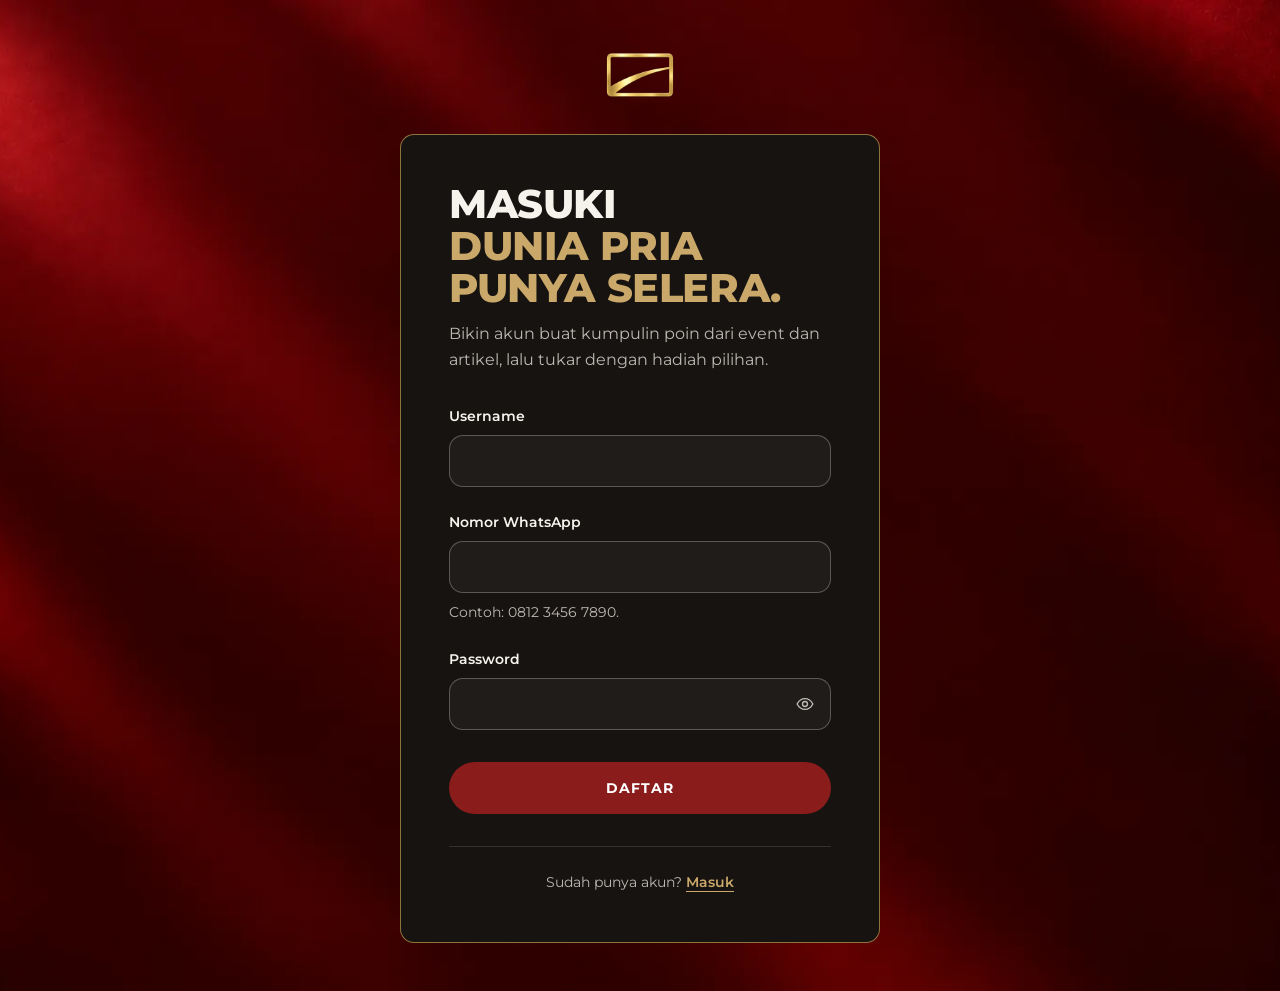
==== commit 9a2efc26: "Update authentication title text for clarity and engagement" ====
--- a/daftar/index.html
+++ b/daftar/index.html
@@ -32,8 +32,8 @@
         </a>
         <div class="auth__card surface panel">
           <h1 class="auth__title" id="auth-title">
-            <span class="line">Gabung</span>
-            <span class="line text-accent">Guild PPS.</span>
+            <span class="line">Masuki</span>
+            <span class="line text-accent">Dunia Pria Punya Selera.</span>
           </h1>
           <p class="auth__lead">Bikin akun buat kumpulin poin dari event dan artikel, lalu tukar dengan hadiah pilihan.</p>
           <p class="auth__notice" role="status" data-auth-reason hidden></p>
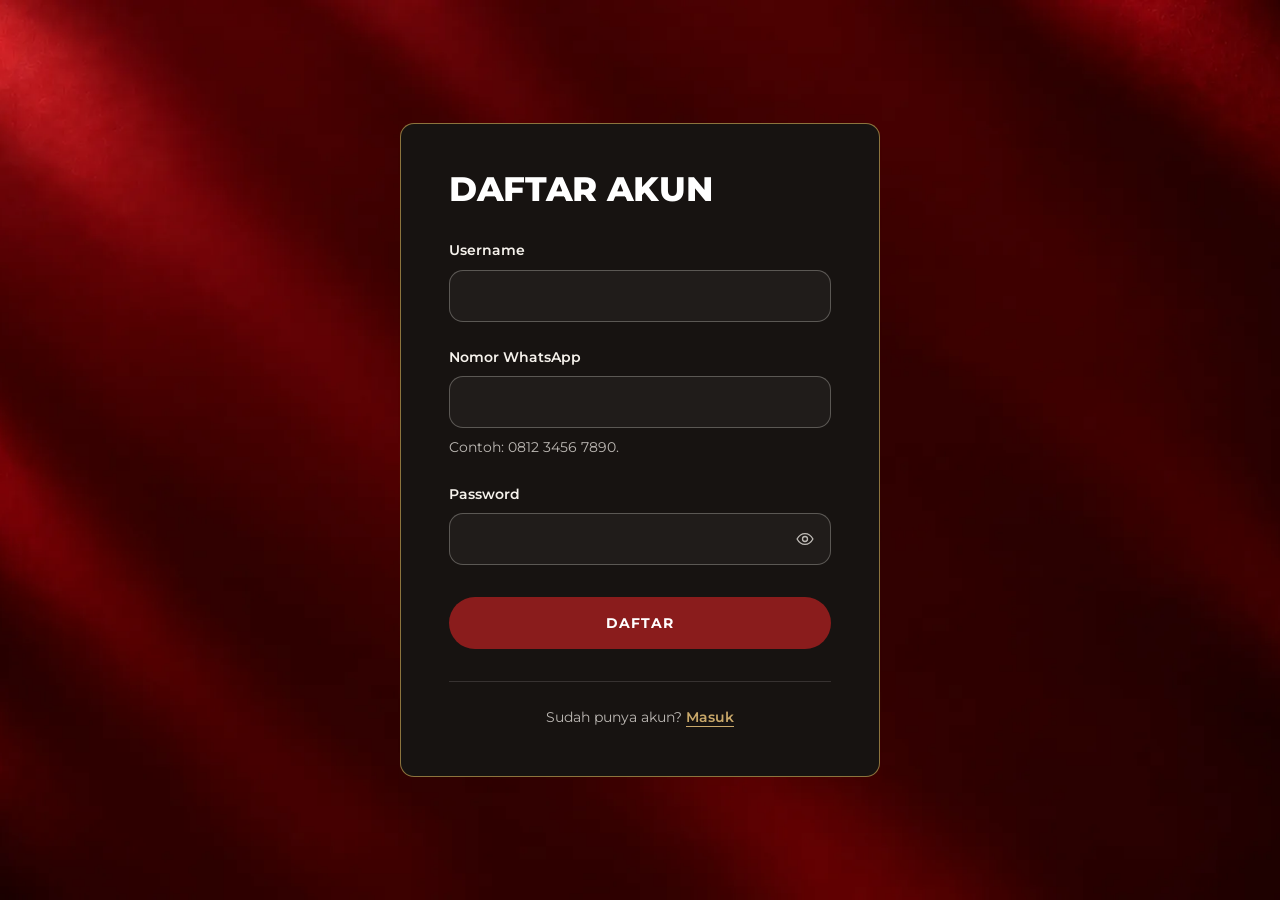
==== commit 7d4723a1: "Update various assets and HTML files for improved user experience and consistency" ====
--- a/daftar/index.html
+++ b/daftar/index.html
@@ -27,33 +27,26 @@
     <!-- Register. Prototype: any input signs in (js/auth.js); there is no account service yet. -->
     <section class="auth section--satin theme-dark" aria-labelledby="auth-title">
       <div class="container">
-        <a class="auth__logo" href="/">
-          <img src="/assets/home/logo.png" alt="Pria Punya Selera — Beranda" width="404" height="304">
-        </a>
         <div class="auth__card surface panel">
-          <h1 class="auth__title" id="auth-title">
-            <span class="line">Masuki</span>
-            <span class="line text-accent">Dunia Pria Punya Selera.</span>
-          </h1>
-          <p class="auth__lead">Bikin akun buat kumpulin poin dari event dan artikel, lalu tukar dengan hadiah pilihan.</p>
+          <h1 class="auth__title" id="auth-title">Daftar akun</h1>
           <p class="auth__notice" role="status" data-auth-reason hidden></p>
 
-          <form class="form" data-auth-form="register" novalidate>
+          <form class="form" data-auth-form="register" autocomplete="off" novalidate>
               <div class="field">
                 <label class="field__label" for="username">Username</label>
-                <input class="field__input" id="username" name="username" type="text" autocomplete="username" autocapitalize="none" spellcheck="false" maxlength="20" required aria-describedby="username-error">
+                <input class="field__input" id="username" name="username" type="text" autocomplete="off" data-lpignore="true" data-1p-ignore data-bwignore data-form-type="other" autocapitalize="none" spellcheck="false" maxlength="20" required aria-describedby="username-error">
                 <p class="field__error" id="username-error" data-error-for="username"></p>
               </div>
               <div class="field">
                 <label class="field__label" for="phone">Nomor WhatsApp</label>
-                <input class="field__input" id="phone" name="phone" type="tel" autocomplete="tel" inputmode="tel" required aria-describedby="phone-hint phone-error">
+                <input class="field__input" id="phone" name="phone" type="tel" autocomplete="off" data-lpignore="true" data-1p-ignore data-bwignore data-form-type="other" inputmode="tel" required aria-describedby="phone-hint phone-error">
                 <p class="field__hint" id="phone-hint">Contoh: 0812 3456 7890.</p>
                 <p class="field__error" id="phone-error" data-error-for="phone"></p>
               </div>
               <div class="field">
                 <label class="field__label" for="password">Password</label>
                 <div class="field__control">
-                  <input class="field__input" id="password" name="password" type="password" autocomplete="new-password" required aria-describedby="password-error">
+                  <input class="field__input field__input--masked" id="password" name="password" type="text" autocomplete="off" autocapitalize="none" spellcheck="false" data-lpignore="true" data-1p-ignore data-bwignore data-form-type="other" required aria-describedby="password-error">
                   <button class="field__toggle" type="button" aria-controls="password" aria-pressed="false" aria-label="Tampilkan password" data-password-toggle><svg class="field__toggle-show" viewBox="0 0 24 24" aria-hidden="true"><path d="M2.5 12S6 5.5 12 5.5 21.5 12 21.5 12 18 18.5 12 18.5 2.5 12 2.5 12Z"/><circle cx="12" cy="12" r="3"/></svg><svg class="field__toggle-hide" viewBox="0 0 24 24" aria-hidden="true"><path d="M3 3l18 18M10.6 5.6A10 10 0 0 1 12 5.5c6 0 9.5 6.5 9.5 6.5a17 17 0 0 1-3 3.8M6.4 6.9A17 17 0 0 0 2.5 12S6 18.5 12 18.5a9.6 9.6 0 0 0 4.4-1.1M9.9 9.9a3 3 0 0 0 4.2 4.2"/></svg></button>
                 </div>
                 <p class="field__error" id="password-error" data-error-for="password"></p>
--- a/css/pages.css
+++ b/css/pages.css
@@ -3229,8 +3229,8 @@
 }
 
 /* 11. Login + Register ----------------------------------------------------
-   Standalone pages (no header or footer): the logo and one charcoal card,
-   centred on the red satin. */
+   Standalone pages (no header or footer): one charcoal card centred on the
+   red satin. */
 
 .auth {
   display: grid;
@@ -3240,17 +3240,6 @@
   padding-block: var(--space-8);
 }
 
-.auth__logo {
-  display: block;
-  width: max-content;
-  margin: 0 auto var(--space-6);
-}
-
-.auth__logo img {
-  width: auto;
-  height: 3.4rem;
-}
-
 .auth__card {
   width: 100%;
   max-width: 30rem;
@@ -3263,18 +3252,16 @@
   }
 }
 
+/* One line, all white. */
 .auth__title {
-  margin: 0;
-  font-size: clamp(1.75rem, 1.4rem + 1.4vw, 2.5rem);
+  margin: 0 0 var(--space-6);
+  font-size: clamp(1.25rem, 0.9rem + 2vw, 2.125rem); /* fits the card on one line, 320px up */
+  white-space: nowrap;
+  color: var(--color-white);
   font-weight: var(--fw-extrabold);
   line-height: 1.05;
   letter-spacing: var(--ls-heading);
   text-transform: uppercase;
-}
-
-.auth__lead {
-  margin: var(--space-3) 0 var(--space-6);
-  color: var(--text-muted);
 }
 
 /* Why the member was sent here (e.g. "Masuk dulu buat tukar merchandise."). */
@@ -3309,6 +3296,16 @@
 /* Password field with a show/hide button inside its right edge. */
 .field__control {
   position: relative;
+}
+
+/* Login/Register password: a text field masked with CSS, so password managers
+   leave it alone (see js/auth-page.js). */
+.field__input--masked {
+  -webkit-text-security: disc;
+}
+
+.field__input--masked.is-revealed {
+  -webkit-text-security: none;
 }
 
 .field__control .field__input {
